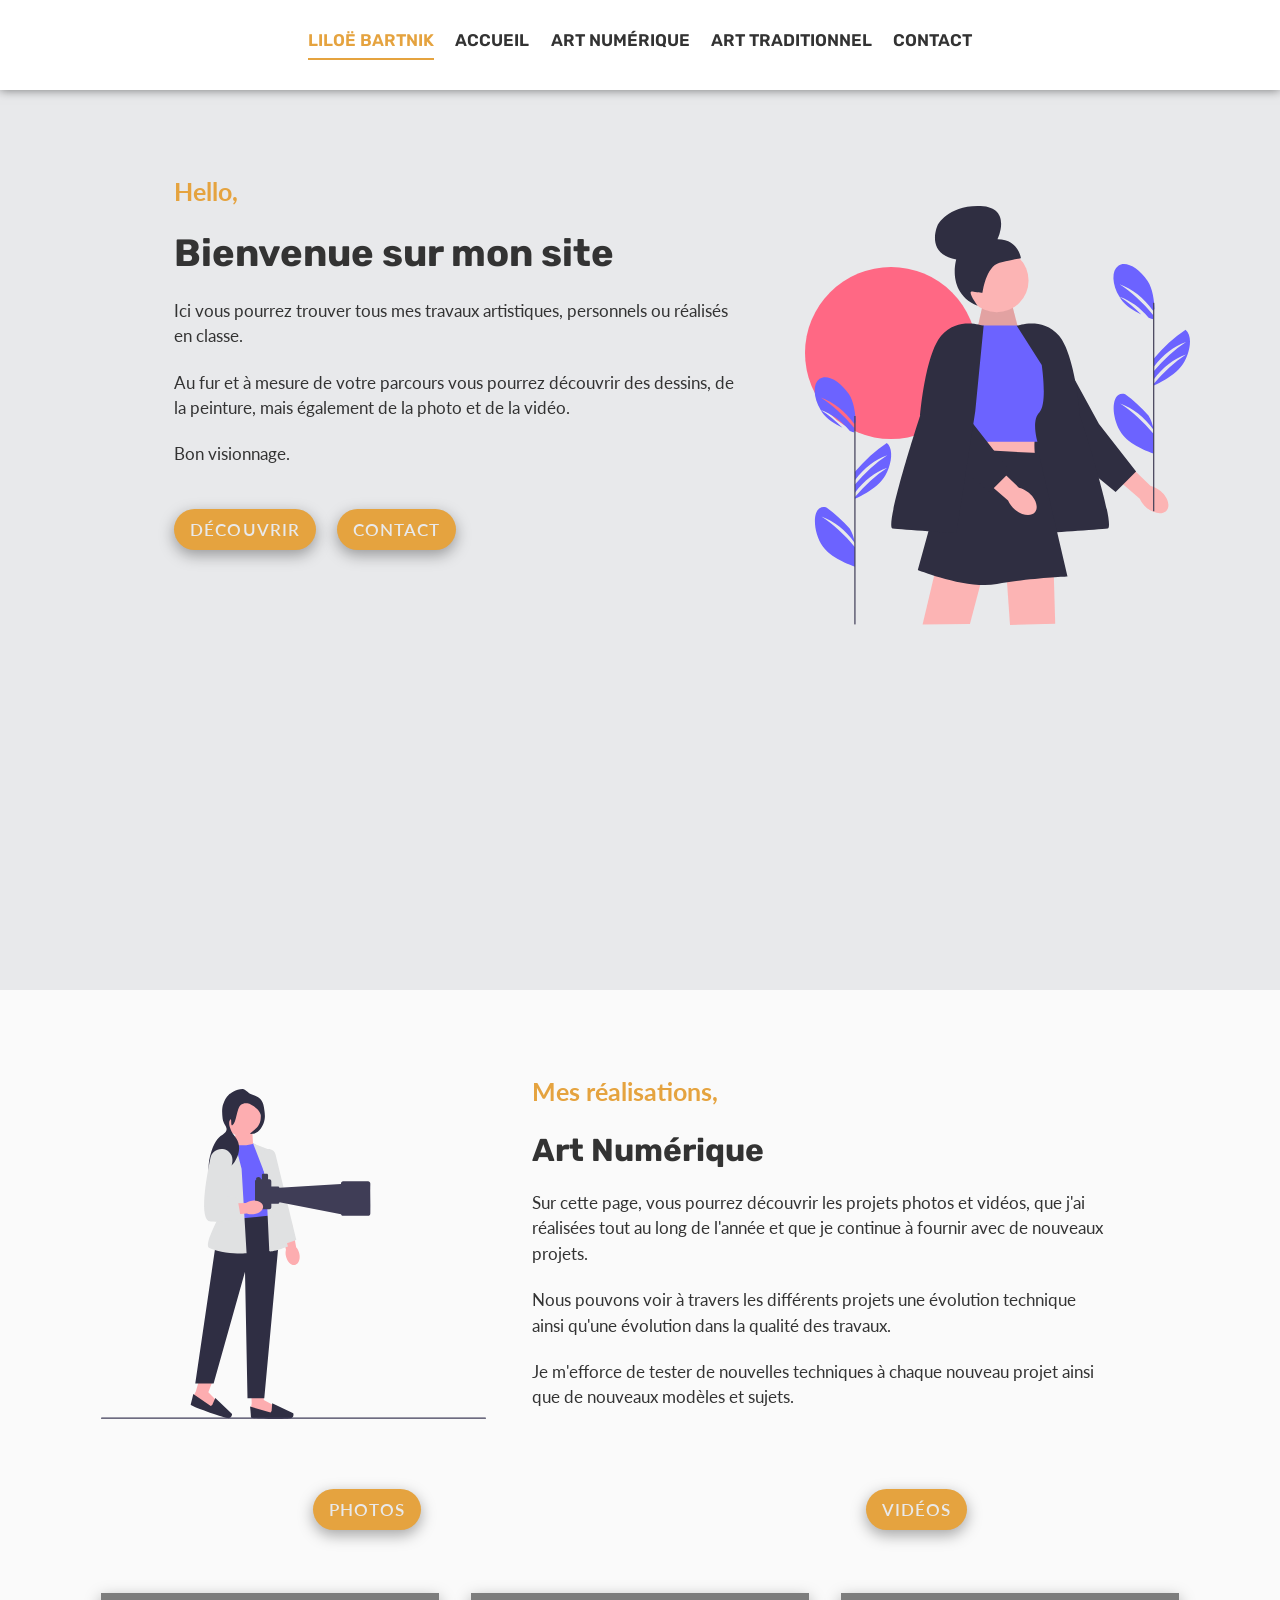
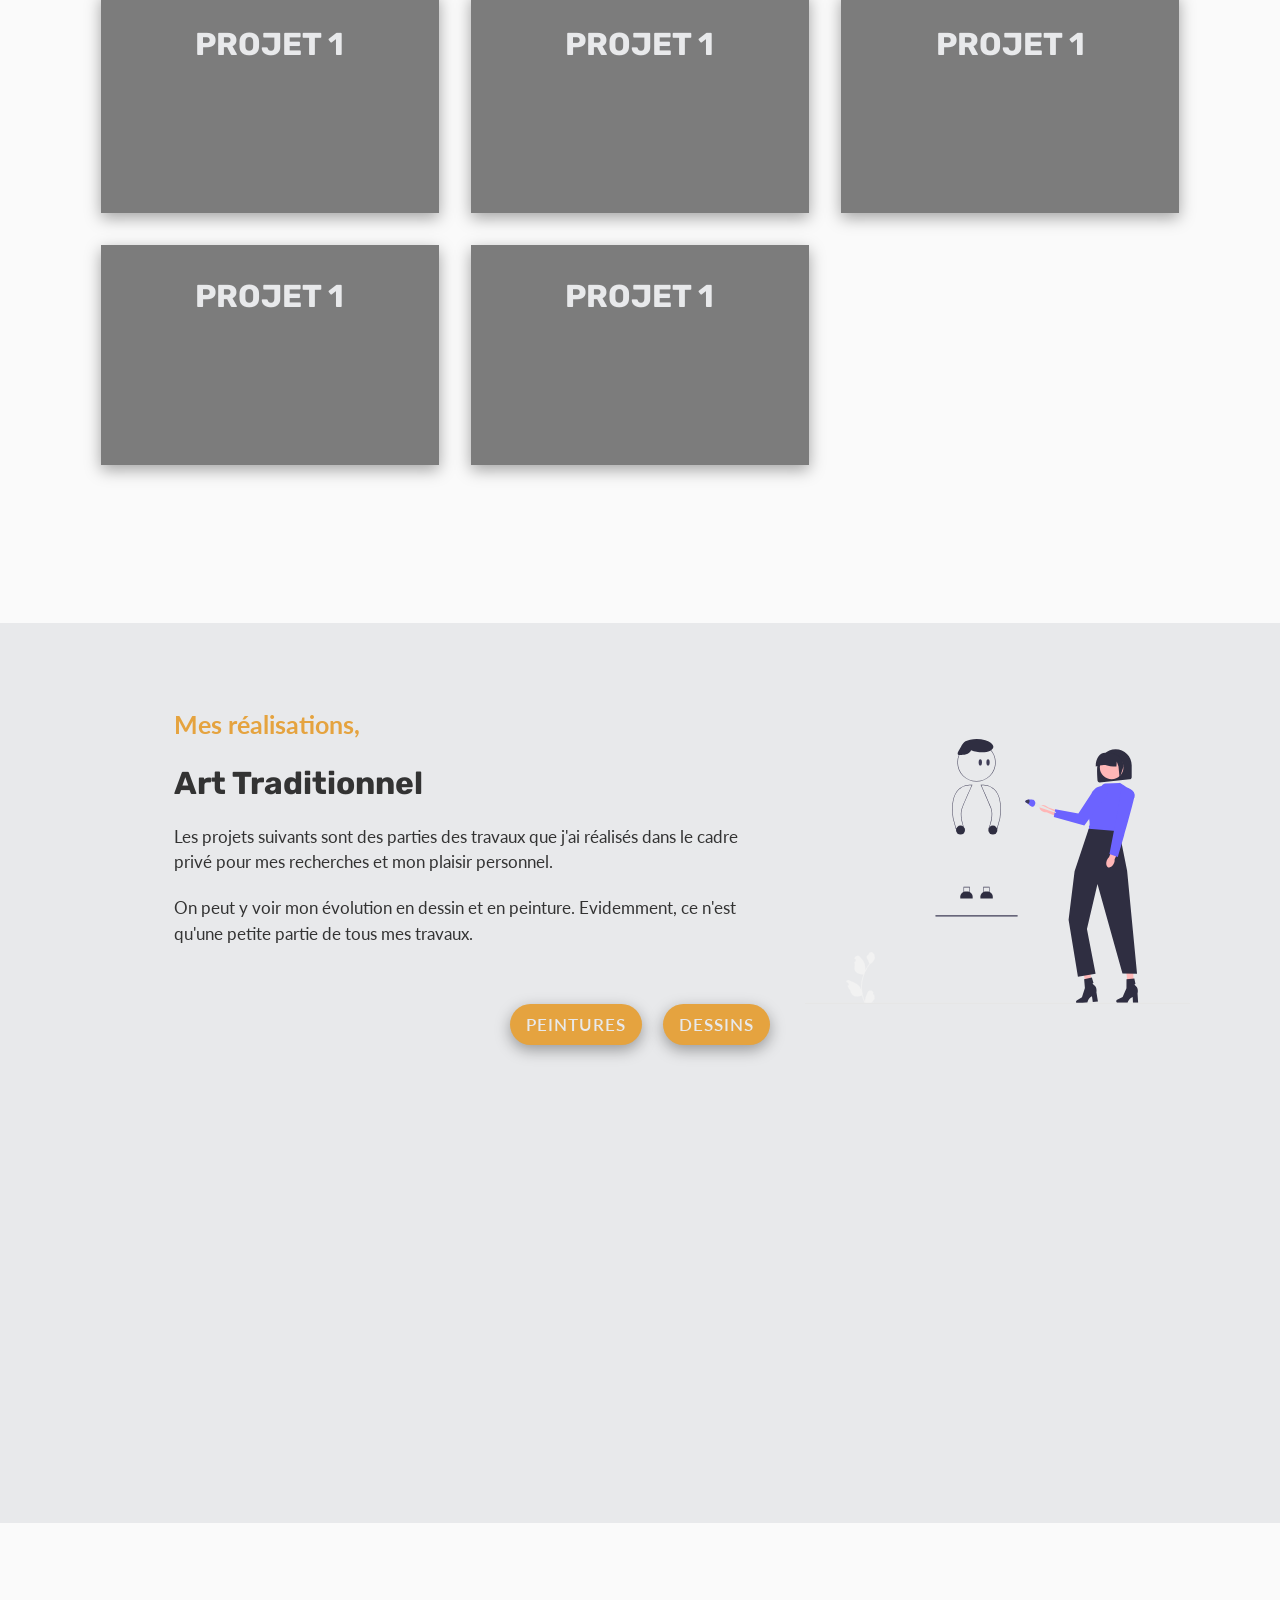
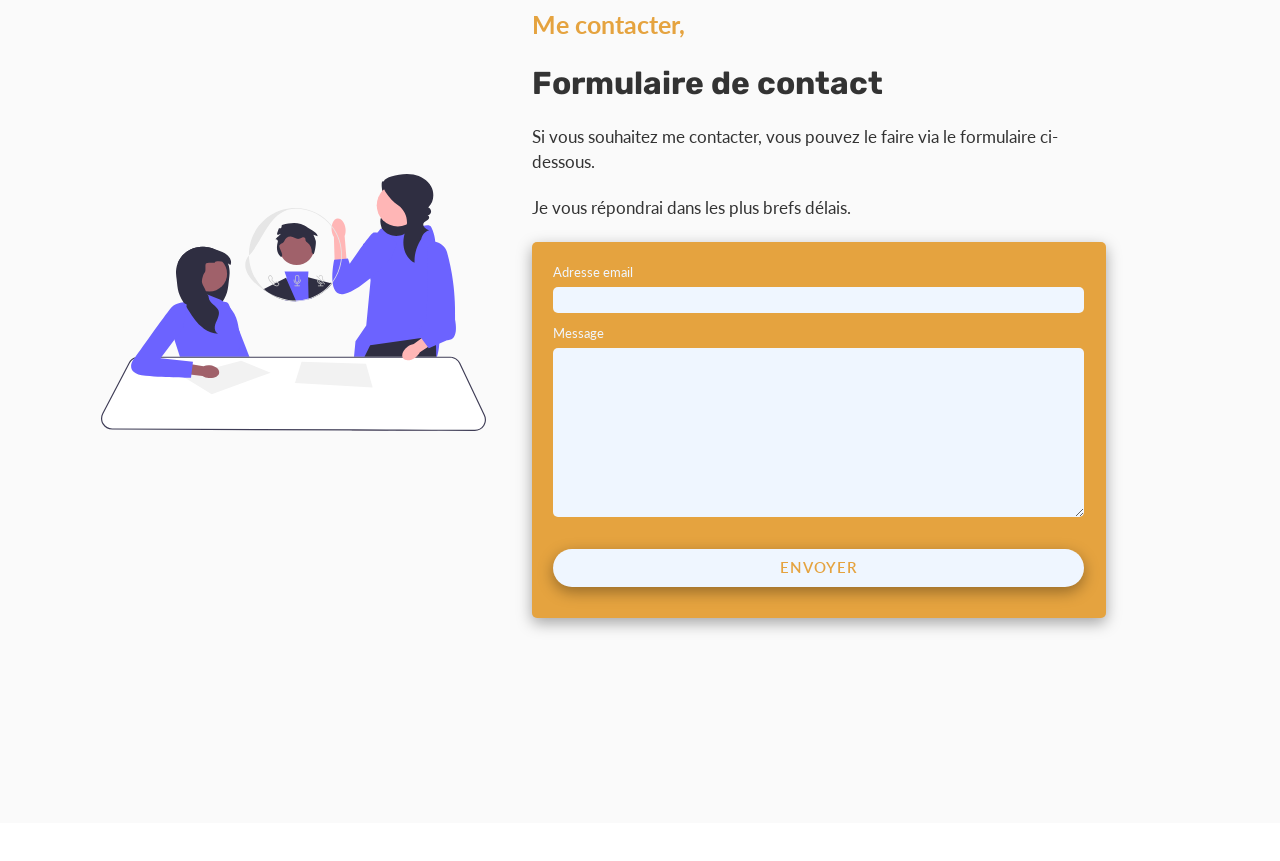
==== index.html @ d4f872cd "update" ====
<!doctype html>
<html lang="fr">
<head>
    <meta charset="UTF-8">
    <meta name="viewport"
          content="width=device-width, user-scalable=no, initial-scale=1.0, maximum-scale=1.0, minimum-scale=1.0">
    <meta http-equiv="X-UA-Compatible" content="ie=edge">
    <link rel="preconnect" href="https://fonts.googleapis.com">
    <link rel="preconnect" href="https://fonts.gstatic.com" crossorigin>
    <link href="https://fonts.googleapis.com/css2?family=Lato:wght@300;400;700&family=Rubik:wght@300;400;500;600;700&display=swap"
          rel="stylesheet">
    <link rel="stylesheet" href="style.css">
    <title>Mon portfolio</title>
</head>
<body>
<header>
    <input type="checkbox" id="mobile-toggler">
    <label for="mobile-toggler" class="nav-toggle"><span></span></label>
    <nav class="container">
        <ul class="nav">
            <li class="nav-item title active"><a href="#">Liloë Bartnik</a></li>
            <li class="nav-item title"><a href="#accueil">Accueil</a></li>
            <li class="nav-item title"><a href="#art-numerique">Art Numérique</a></li>
            <li class="nav-item title"><a href="#art-traditionnel">Art Traditionnel</a></li>
            <li class="nav-item title"><a href="#contact">Contact</a></li>
        </ul>
    </nav>
</header>
<main class="home">
    <section class="section overview-section" id="accueil">
        <div class="container">
            <article class="article-container">
                <p class="title-heading">Hello,</p>
                <h1>Bienvenue sur mon site</h1>
                <p>Ici vous pourrez trouver tous mes travaux artistiques, personnels ou réalisés en
                    classe.</p>
                <p>Au fur et à mesure de votre parcours vous pourrez découvrir des dessins, de la peinture, mais
                    également
                    de la photo et de la vidéo.</p>
                <p>Bon visionnage.</p>
                <div class="cta-buttons">
                    <a class="btn" href="#art-numerique">Découvrir</a>
                    <a class="btn" href="#contact">Contact</a>
                </div>
            </article>
            <div class="image-section right">
                <img src="undraw_woman_ffrd.svg" alt="illustration contact">
            </div>
        </div>
    </section>
    <section class="section art-num-section background-white" id="art-numerique">
        <div class="container">
            <article class="article-container left">
                <p class="title-heading">Mes réalisations,</p>
                <h2>Art Numérique</h2>
                <p>Sur cette page, vous pourrez découvrir les projets photos et vidéos,
                    que j'ai réalisées tout au long de l'année et que je continue à fournir
                    avec de nouveaux projets.</p>
                <p>Nous pouvons voir à travers les différents projets une évolution technique ainsi qu'une évolution
                    dans la qualité des travaux.</p>
                <p>Je m'efforce de tester de nouvelles techniques à chaque nouveau projet ainsi que de nouveaux
                    modèles et sujets.</p>
            </article>
            <div class="image-section middle">
                <img src="undraw_videographer_2455.svg" alt="illustration projet">
            </div>
            <div class="cta-buttons">
                <button class="btn">Photos</button>
                <button class="btn">Vidéos</button>
            </div>
            <section class="sub-section active">
                <article class="card background-image" style="background-image: url('chaussure.JPG')">
                    <h3>Projet 1</h3>
                    <div class="card-content">
                        <p>Lorem ipsum dolor sit amet.</p>
                        <p>Lorem ipsum dolor sit amet, consectetur adipisicing elit. Debitis, eum.</p>
                        <p>Lorem ipsum dolor sit amet.</p>
                        <p>Réalisé le xx-xx-xx</p>
                    </div>
                </article>
                <article class="card background-image" style="background-image: url('chaussure.JPG')">
                    <h3>Projet 1</h3>
                    <div class="card-content">
                        <p>Lorem ipsum dolor sit amet.</p>
                        <p>Lorem ipsum dolor sit amet, consectetur adipisicing elit. Debitis, eum.</p>
                        <p>Lorem ipsum dolor sit amet.</p>
                        <p>Réalisé le xx-xx-xx</p>
                    </div>
                </article>
                <article class="card background-image" style="background-image: url('chaussure.JPG')">
                    <h3>Projet 1</h3>
                    <div class="card-content">
                        <p>Lorem ipsum dolor sit amet.</p>
                        <p>Lorem ipsum dolor sit amet, consectetur adipisicing elit. Debitis, eum.</p>
                        <p>Lorem ipsum dolor sit amet.</p>
                        <p>Réalisé le xx-xx-xx</p>
                    </div>
                </article>
                <article class="card background-image" style="background-image: url('chaussure.JPG')">
                    <h3>Projet 1</h3>
                    <div class="card-content">
                        <p>Lorem ipsum dolor sit amet.</p>
                        <p>Lorem ipsum dolor sit amet, consectetur adipisicing elit. Debitis, eum.</p>
                        <p>Lorem ipsum dolor sit amet.</p>
                        <p>Réalisé le xx-xx-xx</p>
                    </div>
                </article>
                <article class="card background-image" style="background-image: url('chaussure.JPG')">
                    <h3>Projet 1</h3>
                    <div class="card-content">
                        <p>Lorem ipsum dolor sit amet.</p>
                        <p>Lorem ipsum dolor sit amet, consectetur adipisicing elit. Debitis, eum.</p>
                        <p>Lorem ipsum dolor sit amet.</p>
                        <p>Réalisé le xx-xx-xx</p>
                    </div>
                </article>
            </section>
            <section class="sub-section">
                <article class="card background-image" style="background-image: url('vidéo.jpg')">
                    <h3>Projet 1</h3>
                    <div class="card-content">
                        <p>Lorem ipsum dolor sit amet.</p>
                        <p>Lorem ipsum dolor sit amet, consectetur adipisicing elit. Debitis, eum.</p>
                        <p>Lorem ipsum dolor sit amet.</p>
                        <p>Réalisé le xx-xx-xx</p>
                    </div>
                </article>
                <article class="card background-image" style="background-image: url('vidéo.jpg')">
                    <h3>Projet 1</h3>
                    <div class="card-content">
                        <p>Lorem ipsum dolor sit amet.</p>
                        <p>Lorem ipsum dolor sit amet, consectetur adipisicing elit. Debitis, eum.</p>
                        <p>Lorem ipsum dolor sit amet.</p>
                        <p>Réalisé le xx-xx-xx</p>
                    </div>
                </article>
                <article class="card background-image" style="background-image: url('vidéo.jpg')">
                    <h3>Projet 1</h3>
                    <div class="card-content">
                        <p>Lorem ipsum dolor sit amet.</p>
                        <p>Lorem ipsum dolor sit amet, consectetur adipisicing elit. Debitis, eum.</p>
                        <p>Lorem ipsum dolor sit amet.</p>
                        <p>Réalisé le xx-xx-xx</p>
                    </div>
                </article>
                <article class="card background-image" style="background-image: url('vidéo.jpg')">
                    <h3>Projet 1</h3>
                    <div class="card-content">
                        <p>Lorem ipsum dolor sit amet.</p>
                        <p>Lorem ipsum dolor sit amet, consectetur adipisicing elit. Debitis, eum.</p>
                        <p>Lorem ipsum dolor sit amet.</p>
                        <p>Réalisé le xx-xx-xx</p>
                    </div>
                </article>
                <article class="card background-image" style="background-image: url('vidéo.jpg')">
                    <h3>Projet 1</h3>
                    <div class="card-content">
                        <p>Lorem ipsum dolor sit amet.</p>
                        <p>Lorem ipsum dolor sit amet, consectetur adipisicing elit. Debitis, eum.</p>
                        <p>Lorem ipsum dolor sit amet.</p>
                        <p>Réalisé le xx-xx-xx</p>
                    </div>
                </article>
            </section>
        </div>
    </section>
    <section class="section art-trad-section" id="art-traditionnel">
        <div class="container">
            <article class="article-container">
                <p class="title-heading">Mes réalisations,</p>
                <h2>Art Traditionnel</h2>
                <p>Les projets suivants sont des parties des travaux que j'ai
                    réalisés dans le cadre privé pour mes recherches et mon plaisir
                    personnel.</p>
                <p>On peut y voir mon évolution en dessin et en peinture. Evidemment, ce n'est qu'une petite partie de
                    tous mes travaux.</p>
            </article>
            <div class="image-section right">
                <img src="undraw_character_drawing_re_s2lj.svg" alt="illustration projet">
            </div>
            <div class="cta-buttons">
                <button class="btn">Peintures</button>
                <button class="btn">Dessins</button>
            </div>
            <section class="sub-section active">

            </section>
            <section class="sub-section">
            </section>
        </div>
    </section>
    <section class="section background-white">
        <div class="container">
            <article class="article-container justify-center left">
                <p class="title-heading">Me contacter,</p>
                <h2>Formulaire de contact</h2>
                <p>Si vous souhaitez me contacter, vous pouvez le faire via le formulaire ci-dessous.</p>
                <p>Je vous répondrai dans les plus brefs délais.</p>
                <form class="contact-form">
                    <div class="field">
                        <label for="mail">Adresse email</label>
                        <input type="mail" id="mail">
                    </div>
                    <div class="field">
                        <label for="message">Message</label>
                        <textarea name="message" id="message" cols="30" rows="10"></textarea>
                    </div>
                    <div class="field">
                        <button class="btn btn-white">Envoyer</button>
                    </div>
                </form>
            </article>
            <div class="image-section">
                <img src="undraw_business_chat_re_gg4h.svg" alt="illustration contact">
            </div>
        </div>
    </section>
    <script src="script.js"></script>
</main>
</body>
</html>
---- style.css ----
*, *::before, *::after {
    box-sizing: border-box;
}

* {
    margin: 0;
}

html, body {
    height: 100%;
    scroll-behavior: smooth;
}

body {
    line-height: 1.5;
    -webkit-font-smoothing: antialiased;
}

img, picture, video, canvas, svg {
    display: block;
    max-width: 100%;
}

input, button, textarea, select {
    font: inherit;
}

p, h1, h2, h3, h4, h5, h6 {
    overflow-wrap: break-word;
}

#root, #__next {
    isolation: isolate;
}

html {
    font-size: 66%;
}

/* GLOBAL */

body {
    font-size: 1.6rem;
    font-family: 'Lato', sans-serif;
    font-weight: 400;
    line-height: 1.5;
    color: #333;
}


h1, h2, h3, h4, h5, h6, .title {
    font-family: 'Rubik', sans-serif;
    font-weight: 700;
    line-height: 1.2;
    color: #333333;
}

h1 {
    font-size: 3.6rem;
}

h2 {
    font-size: 3rem;
}

h3 {
    font-size: 2.4rem;
}

h4 {
    font-size: 2rem;
}

h5 {
    font-size: 1.8rem;
}

h6 {
    font-size: 1.6rem;
}

.title-heading {
    font-size: 2.4rem;
    font-weight: 700;
    color: #e5a33f;
}

p {
    font-size: 1.6rem;
    font-weight: 400;
    line-height: 1.5;
    color: #333333;
}

a {
    text-decoration: none;
    color: inherit;
}

ul {
    list-style: none;
    margin: 0;
    padding: 0;
}

hr {
    width: auto;
    height: 100%;
    color: #e5a33f;
    font-weight: 700;
    transform: rotate(90deg);
}

.background-image {
    background-size: cover;
    background-position: right;
    background-repeat: no-repeat;
    background-color: rgba(0, 0, 0, 0.5);
}

.background-image.fixed {
    background-attachment: fixed;
}

.justify-center {
    justify-content: center;
}

.container {
    max-width: 1100px;
    margin: 0 auto;
    padding: 0 1rem;
    position: relative;
    z-index: 2;
}

.article-container {
    display: flex;
    flex-direction: column;
    align-items: center;
    text-align: center;
    padding: 2.5rem 0;
    height: 80vh;
}

.article-container + .image-section {
    display: none;
}


@media screen and (min-width: 768px) {
    .article-container {
        height: 100%;
        width: 60%;
        text-align: left;
        align-items: flex-start;
        padding-left: 7rem;
        order: 2;
    }

    .article-container.left {
        padding-right: 7rem;
        padding-left: 0;
        margin-left: auto;
    }

    .article-container + .image-section {
        position: absolute;
        bottom: -30%;
        display: block;
        width: 35%;
        height: 100%;
        margin-left: auto;
        order: 1;
        z-index: -1;
    }

    .article-container + .image-section.right {
        bottom: -15%;
        right: 0;
        left: auto;
    }

    .article-container + .image-section.middle {
        bottom: -5%;
        left: auto;
    }
}

.cta-buttons {
    display: flex;
    flex-direction: row;
    justify-content: center;
    align-items: center;
    padding: 2rem 0;
}

.cta-buttons .btn + .btn {
    margin-left: 2rem;
}

.btn {
    display: inline-block;
    padding: 0.75rem 1.5rem;
    border-radius: 30px;
    font-size: 1.6rem;
    font-weight: 600;
    text-transform: uppercase;
    letter-spacing: 0.1rem;
    transition: all 0.3s;
    cursor: pointer;
    background-color: #e5a33f;
    color: #E8E9EB;
    border: 0;
    box-shadow: rgba(0, 0, 0, 0.35) 0px 5px 15px;
}

.btn-white {
    background-color: #eff6ff;
    color: #e5a33f;
}

.btn:hover {
    background-color: #333;
}

.btn-white:hover {
    background-color: #333;
    color: #fff;
}

/* NAVIGATION */

header {
    position: sticky;
    top: 0;
    left: 0;
    right: 0;
    z-index: 3;
    box-shadow: 0 0 10px rgba(0, 0, 0, 0.5);
    min-height: 10vh;
    background-color: #fff;
}

#mobile-toggler {
    position: absolute;
    top: -100px;
}

.nav-toggle {
    cursor: pointer;
    -webkit-touch-callout: none;
    -webkit-user-select: none;
    -moz-user-select: none;
    -ms-user-select: none;
    user-select: none;
    min-width: 48px;
    text-align: center;
    position: absolute;
    top: 1rem;
    right: 1rem;
}

.nav-toggle span:after {
    font-size: 3rem;
    content: "\2630";
    color: #e5a33f;
}

#mobile-toggler:checked ~ .nav-toggle span:after {
    content: "\2715";
}

nav {
    display: none;
    flex-direction: column;
    justify-content: center;
    align-items: center;
    text-align: center;
    height: 100vh;
}

#mobile-toggler:checked ~ nav {
    display: flex;
}

nav .nav {
    margin: 0 auto;
    display: flex;
    flex-direction: column;
    justify-content: center;
}

nav .nav .nav-item, nav span {
    font-weight: 600;
    text-transform: uppercase;
}

nav .nav .nav-item {
    margin: 1rem 0;
    display: flex;
    align-items: center;
    position: relative;
    color: #333333;
    transition: all 0.3s;
}

nav .nav .nav-item a {
    padding-bottom: 0.75rem;
    border-bottom: 2px solid transparent;
}

nav .nav .nav-item:first-child {
    color: #e5a33f;
}

nav .nav .nav-item:hover:not(:first-child), nav .nav .nav-item.active {
    color: #e5a33f;
}

nav .nav .nav-item:hover:not(:first-child) a, nav .nav .nav-item:hover:not(.active) a, nav .nav .nav-item.active a {
    border-bottom: 2px solid #e5a33f;
}

nav .nav li span {
    margin-left: 1rem;
}

@media screen and (min-width: 768px) {
    header {
        height: auto;
    }

    .nav-toggle {
        display: none;
    }

    nav {
        display: flex;
        flex-direction: row;
        justify-content: center;
        align-items: center;
        text-align: left;
        height: 10vh;
    }

    nav .nav {
        margin: 0;
        display: flex;
        flex-direction: row;
        justify-content: space-between;
        align-items: center;
    }

    nav .nav .nav-item {
        margin: 0 1rem;
    }
}

/* HOME */

.section {
    background-color: #E8E9EB;
    padding-top: 5vh;
}

.section.background-white {
    background-color: #fafafa
}


.section article > * {
    margin: 1rem 0;
}

@media screen and (min-width: 768px) {
    .section {
        min-height: 100vh;
    }

}

.overview-section {
    height: 100vh;
}

.art-num-section, .art-tradition-section {
    padding-bottom: 10rem;
}


.art-num-section .cta-buttons,
.art-tradition-section .cta-buttons {
    justify-content: space-around;
    padding: 4rem 0;
}

.sub-section {
    display: none;
    grid-template-columns: repeat(1, 1fr); /* mobile */
    grid-auto-rows: minmax(220px, auto);
    grid-gap: 3rem;
    padding: 2rem 0 5rem;
}

@media screen and (min-width: 768px) {
    .sub-section {
        grid-template-columns: repeat(2, 1fr);
    }
}

@media screen and (min-width: 1024px) {
    .sub-section {
        grid-template-columns: repeat(3, 1fr);
    }
}

.sub-section.active {
    display: grid;
}

.card {
    display: flex;
    flex-direction: column;
    align-items: center;
    text-align: center;
    padding: 2rem;
    box-shadow: rgba(0, 0, 0, 0.35) 0px 5px 15px;
    transition: all 0.3s ease-in-out;
    overflow: hidden;
    position: relative;
}

.card:hover {
    transform: translateY(-5px);
    box-shadow: rgba(0, 0, 0, 0.35) 0px 8px 20px;
}

.card:before {
    content: "";
    position: absolute;
    top: 0;
    left: 0;
    right: 0;
    bottom: 0;
    background-color: rgba(0, 0, 0, 0.6);
    opacity: 0;
    transition: all 0.5s ease-in-out;
}

.card:hover:before {
    opacity: 1;
}

.card h3 {
    font-size: 3rem;
    margin-bottom: 1rem;
    transition: all 0.3s ease-in-out;
    color: #E8E9EB;
    text-transform: uppercase;
    position: relative;
}

.card:hover h3 {
    color: #e5a33f;
    font-size: 2.4rem;
    z-index: 3;
}

.card-content {
    display: none;
    flex-direction: column;
    justify-content: center;
    align-items: center;
    text-align: center;
    margin-top: 1rem;
    opacity: 0;
    position: relative;
    bottom: -20px;
    transition: opacity 0.2s ease, bottom 0.2s ease;
}

.card:hover .card-content {
    display: flex;
    opacity: 1;
    bottom: 0;
}

.card-content p {
    font-size: 1rem;
    margin-bottom: 0.5rem;
    color: #E8E9EB;
}

.card-content p:last-of-type {
    margin-bottom: 0;
}

.contact-form {
    width: 100%;
    padding: 2rem;
    background-color: #e5a33f;
    margin: 0 auto;
    border-radius: 5px;
    box-shadow: rgba(0, 0, 0, 0.35) 0px 5px 15px;
}

.field {
    display: flex;
    flex-direction: column;
    margin-bottom: 1rem;
}

.field label {
    font-size: 1.2rem;
    margin-bottom: 0.5rem;
    color: #eff6ff;
}

.field input, .field textarea {
    padding: 0.5rem;
    border: none;
    border-radius: 5px;
    font-size: 1rem;
    color: #333333;
    background-color: #eff6ff;
    outline: none;
}

.field input:focus, .field textarea:focus {
    background-color: #333337;
    color: #eff6ff;
}

.field input::placeholder, .field textarea::placeholder {
    color: #333333;
}

.field .btn {
    margin-top: 2rem;
    font-size: 1.4rem;
    cursor: pointer;
}
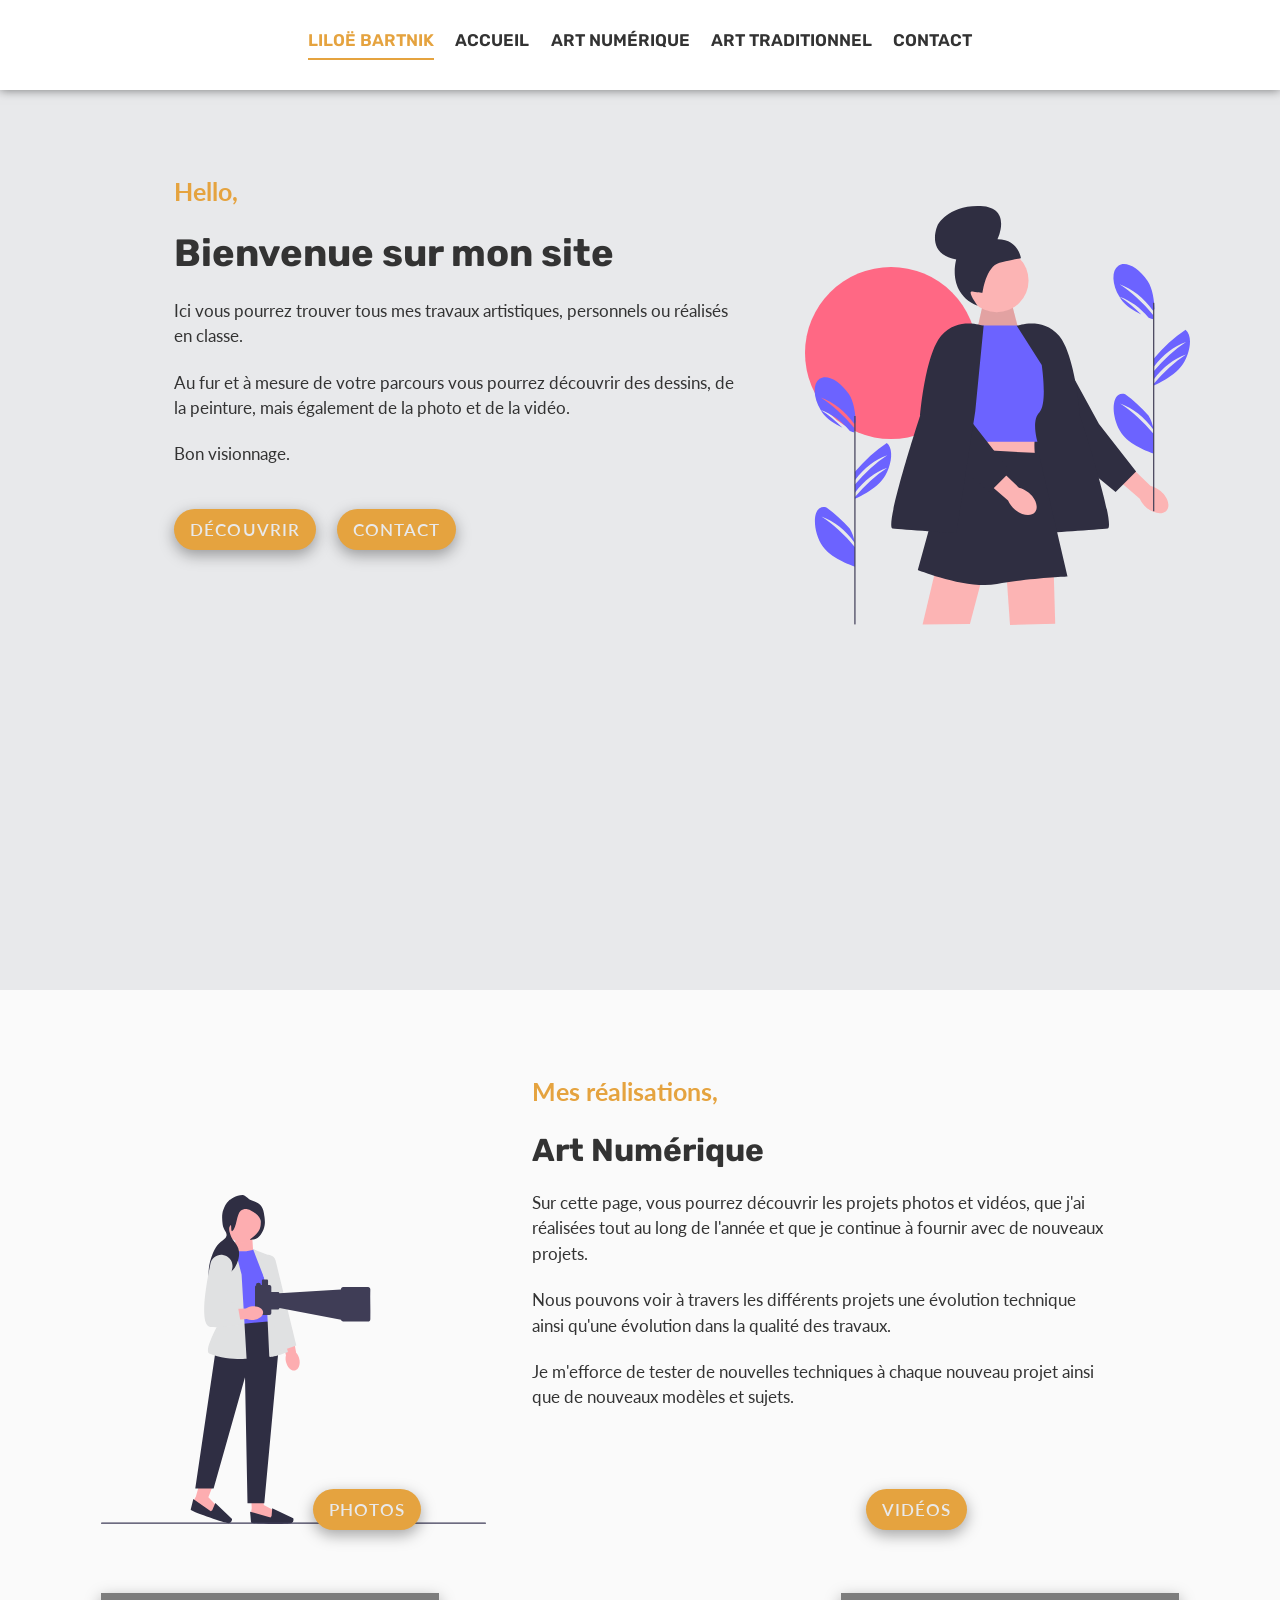
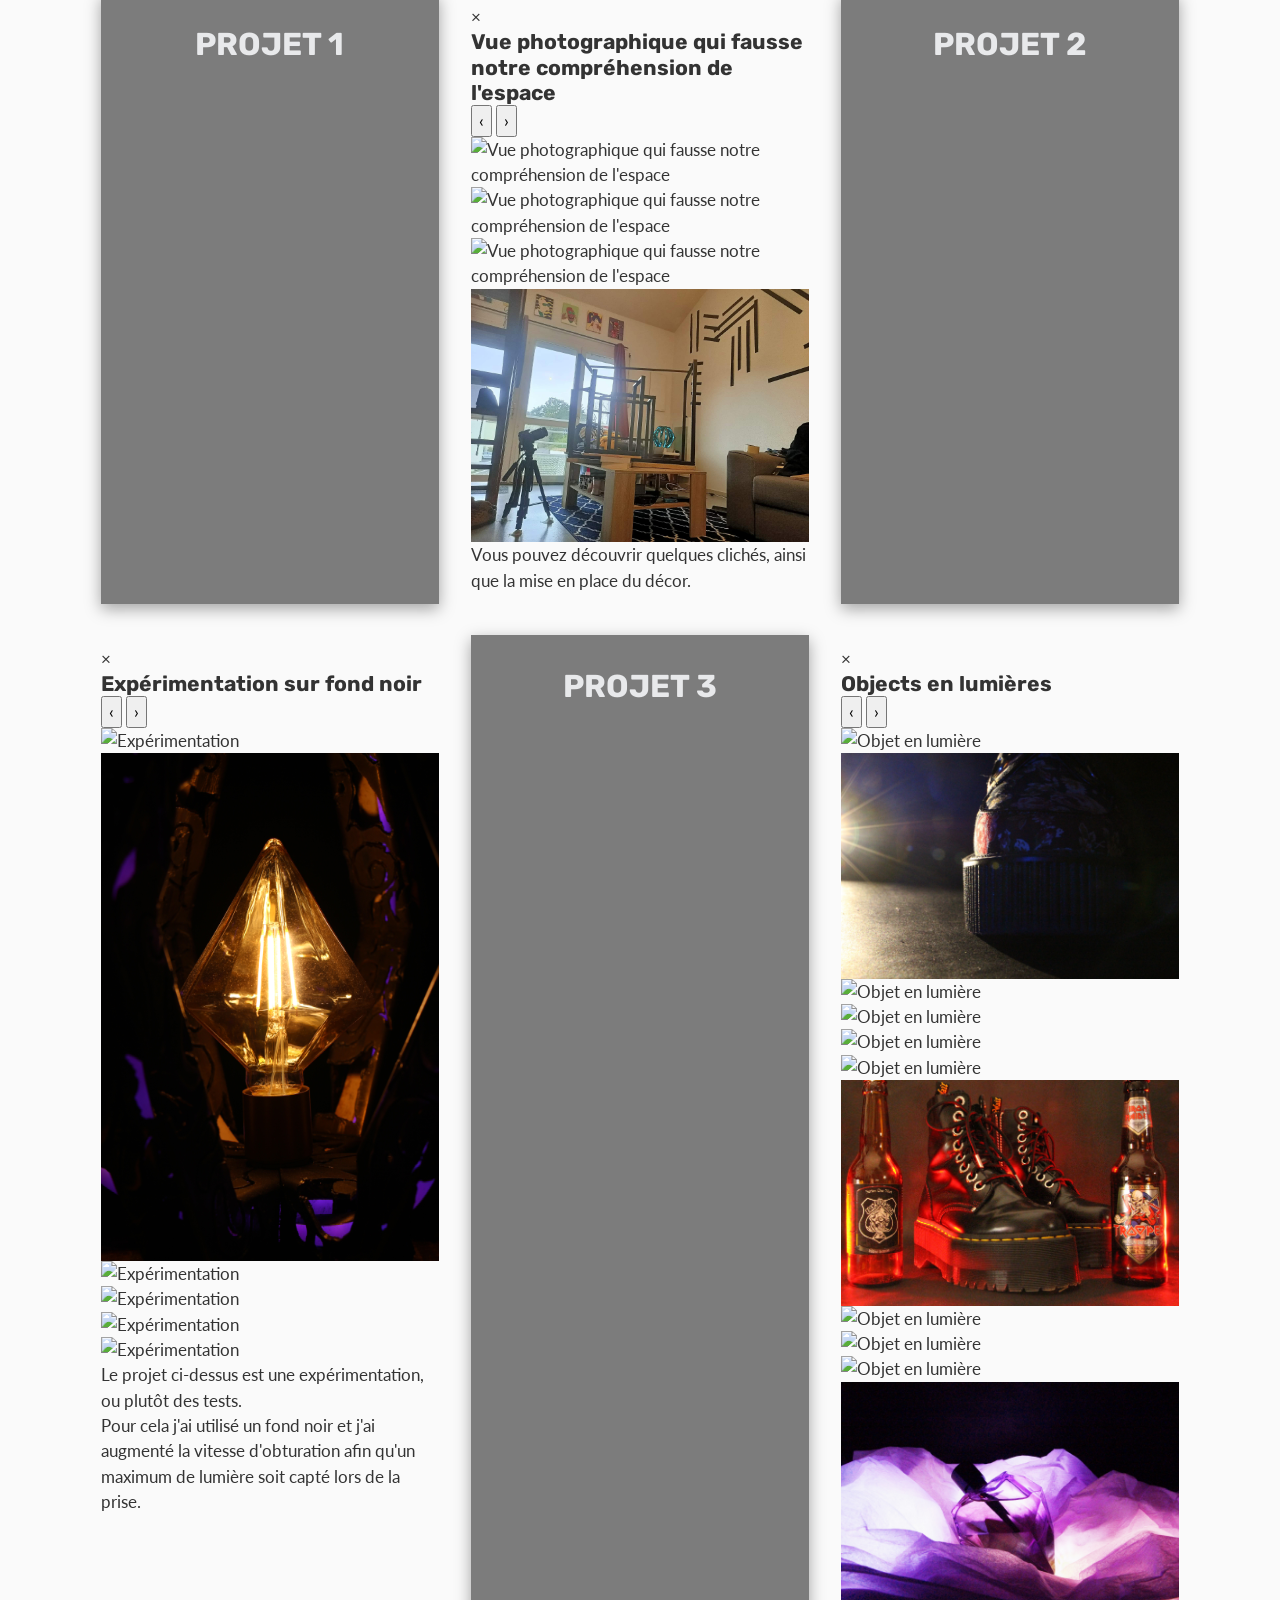
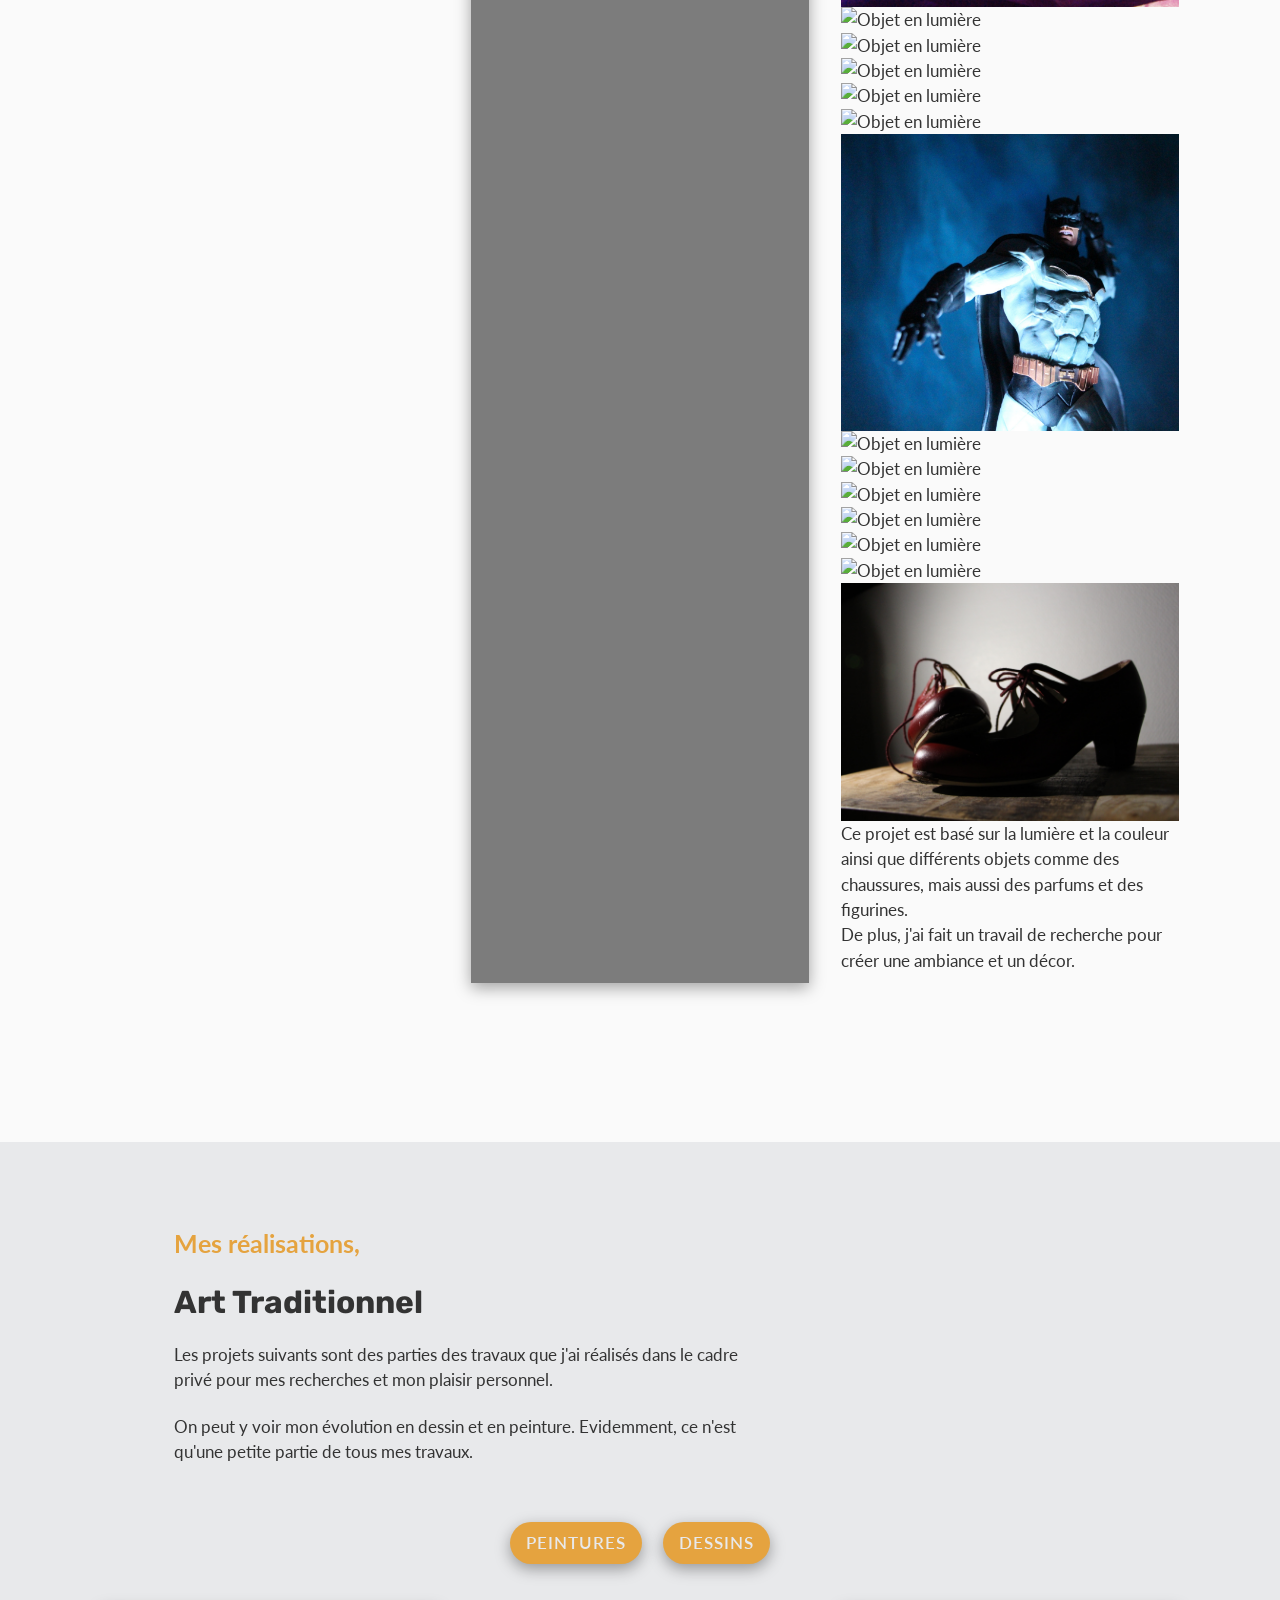
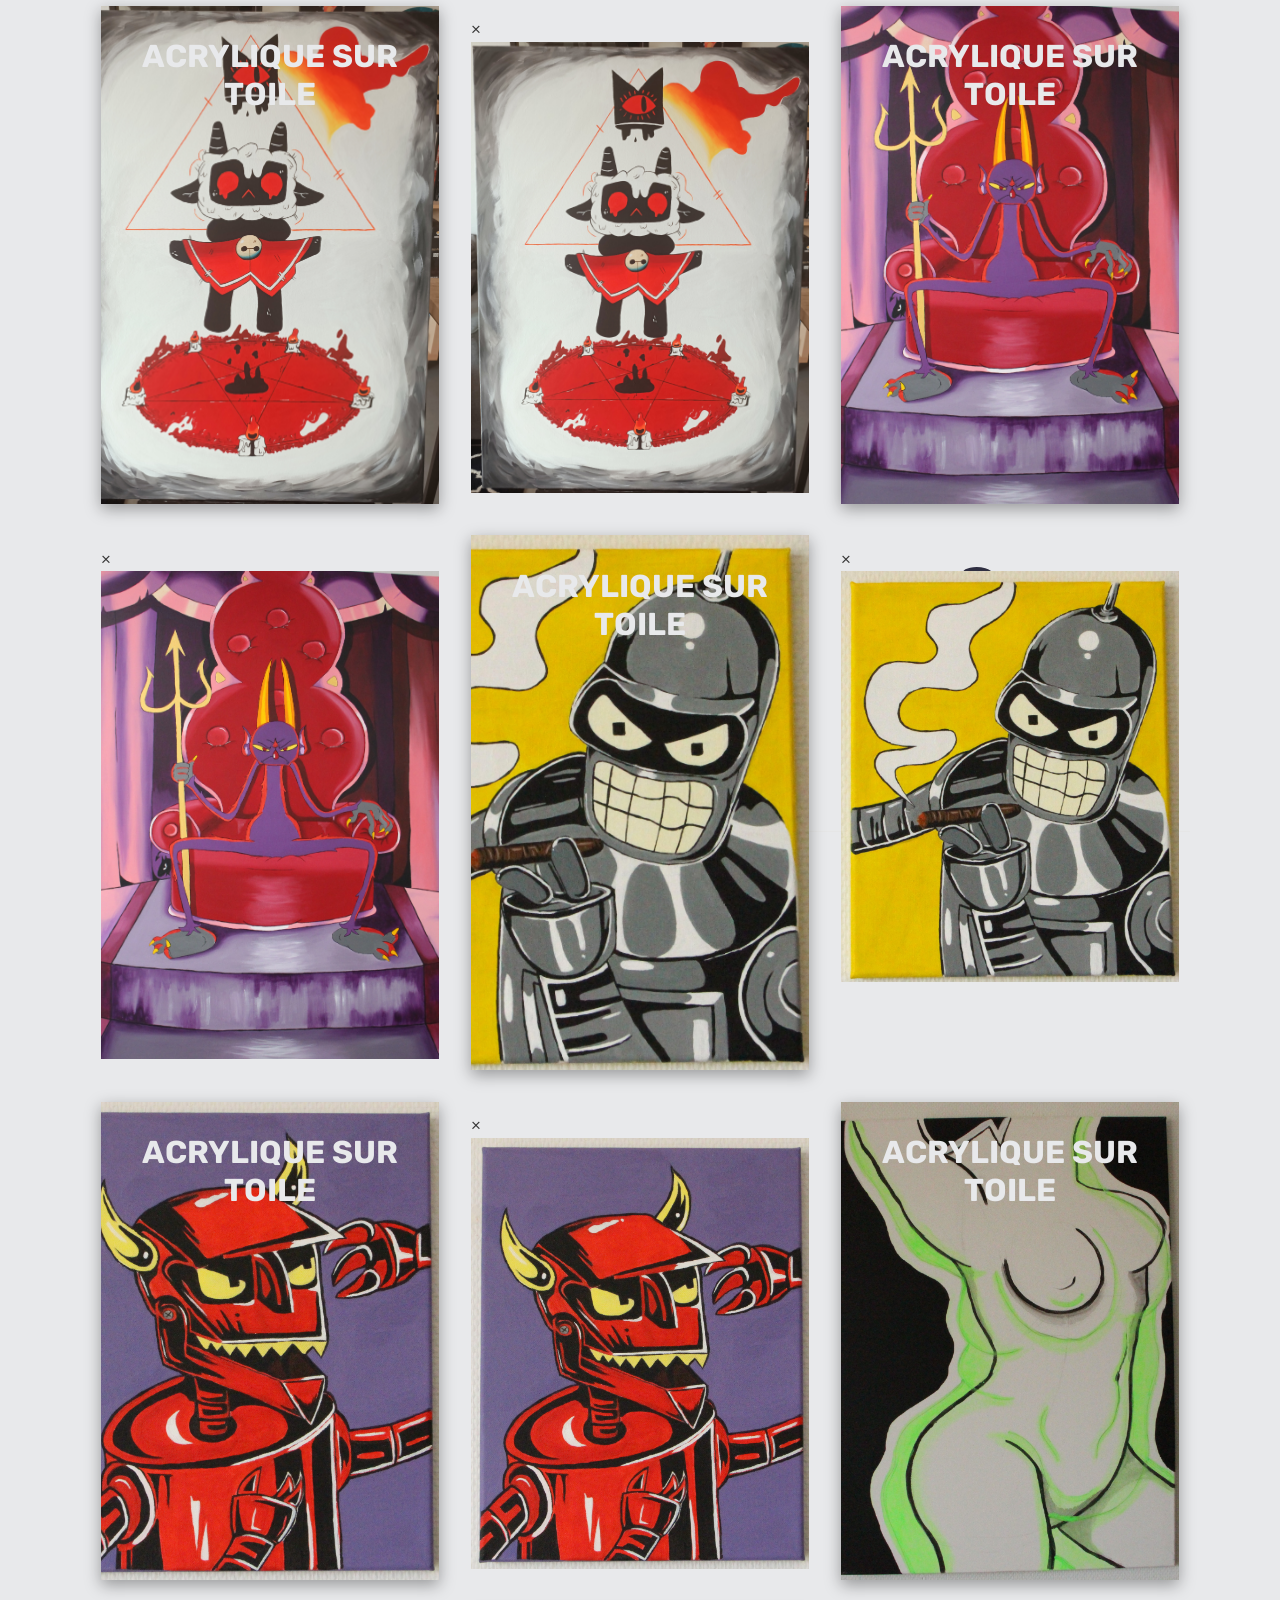
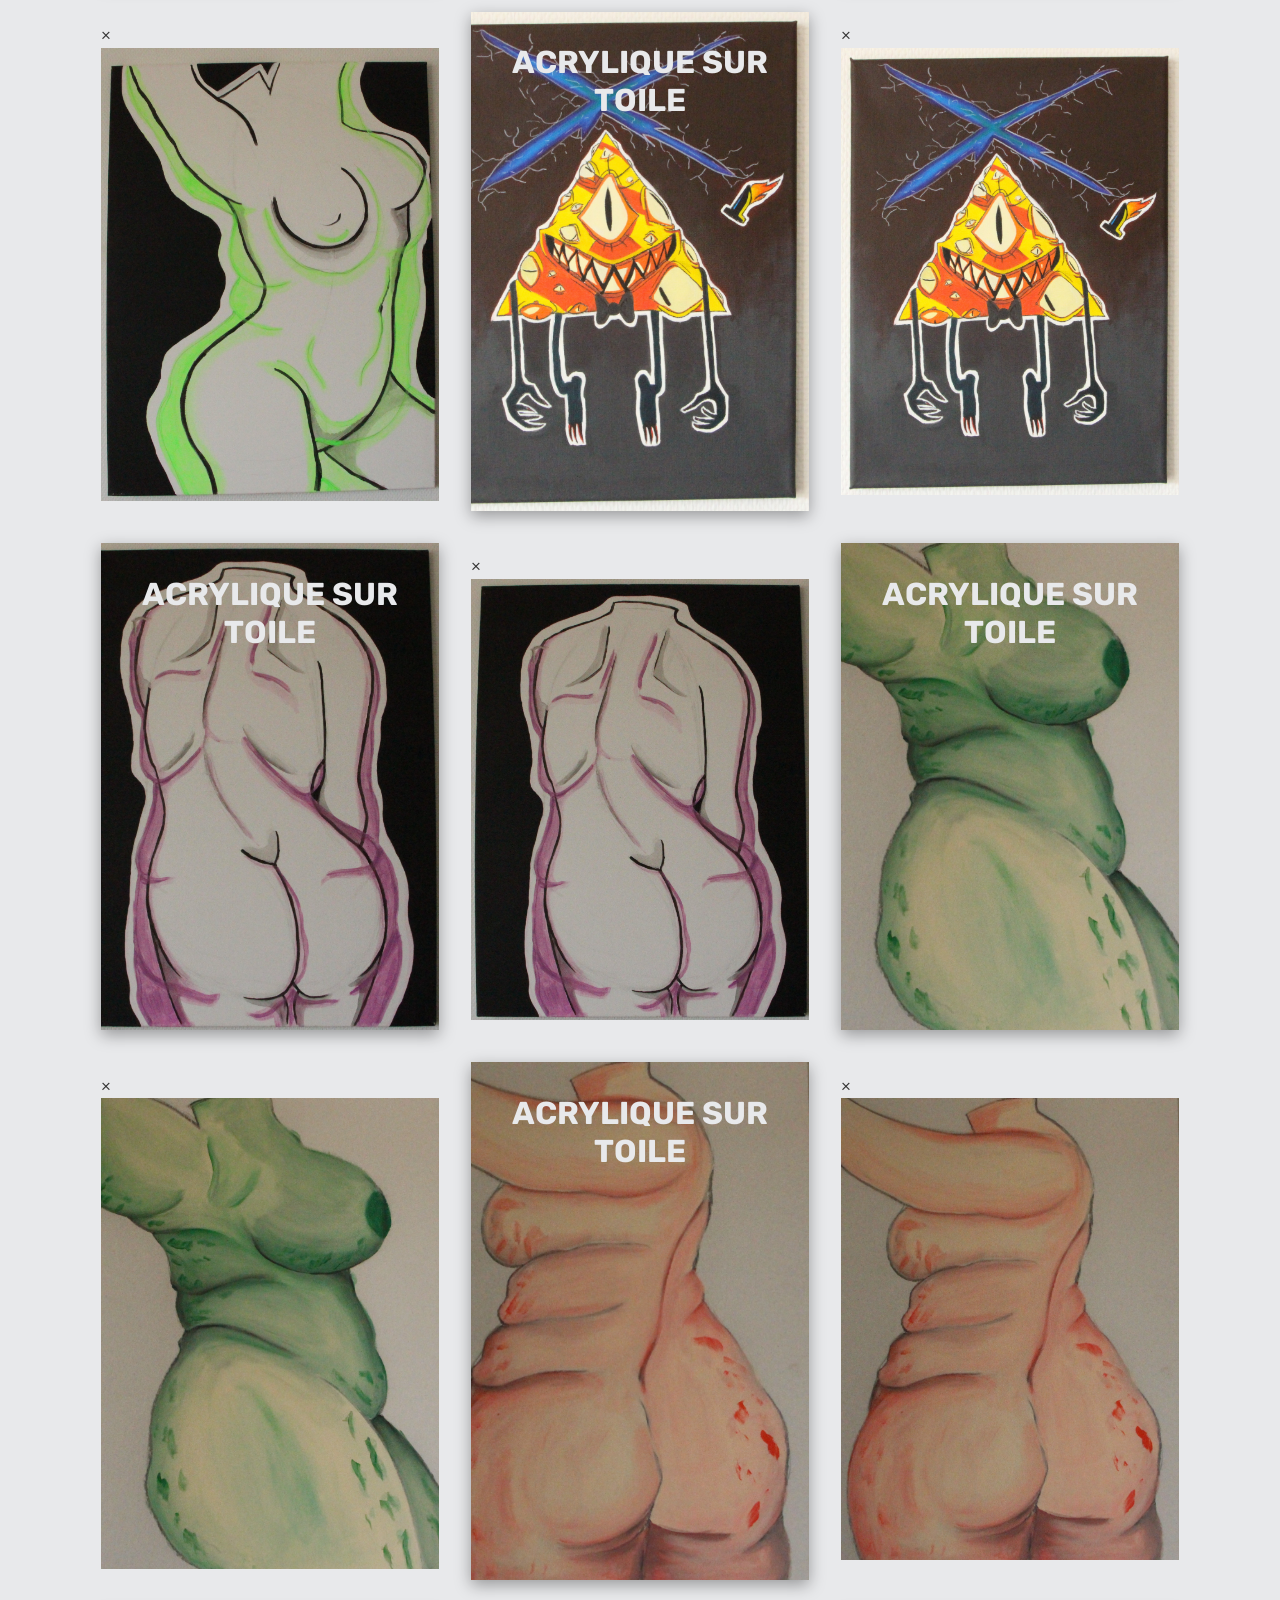
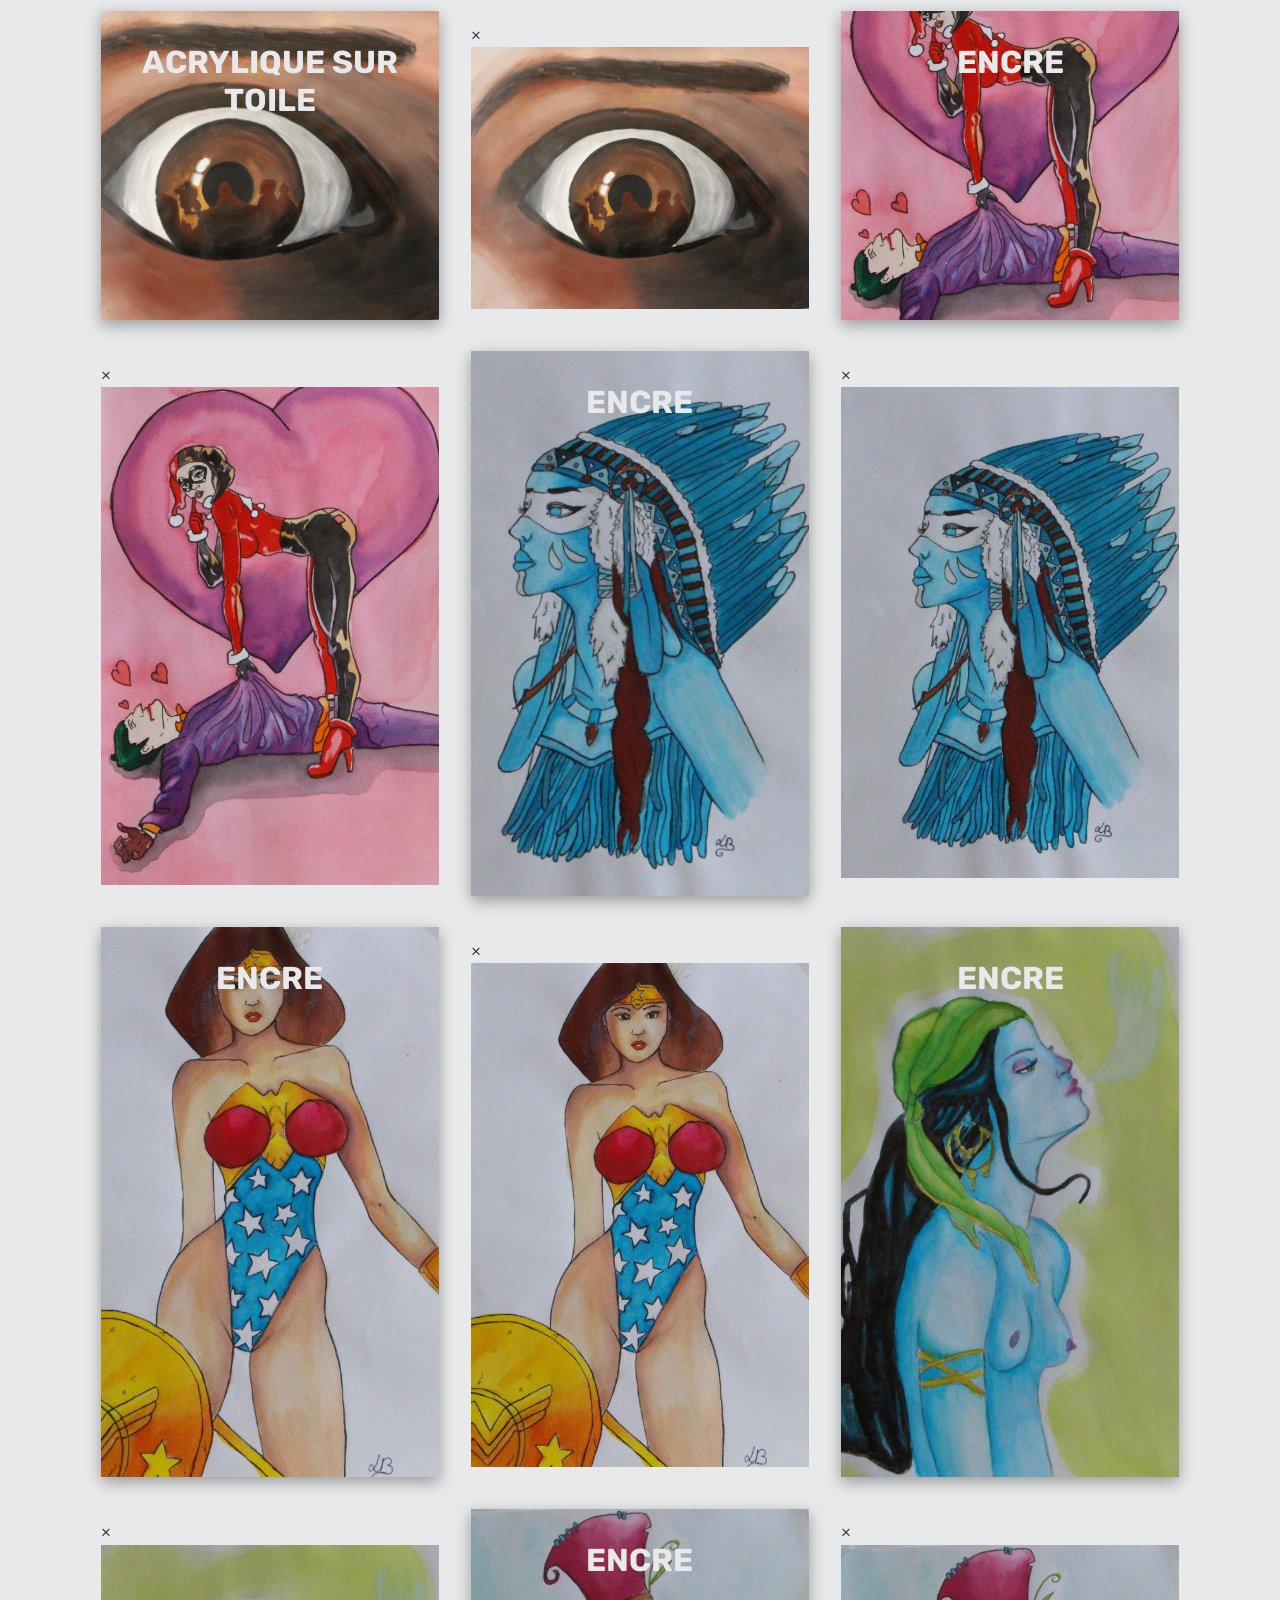
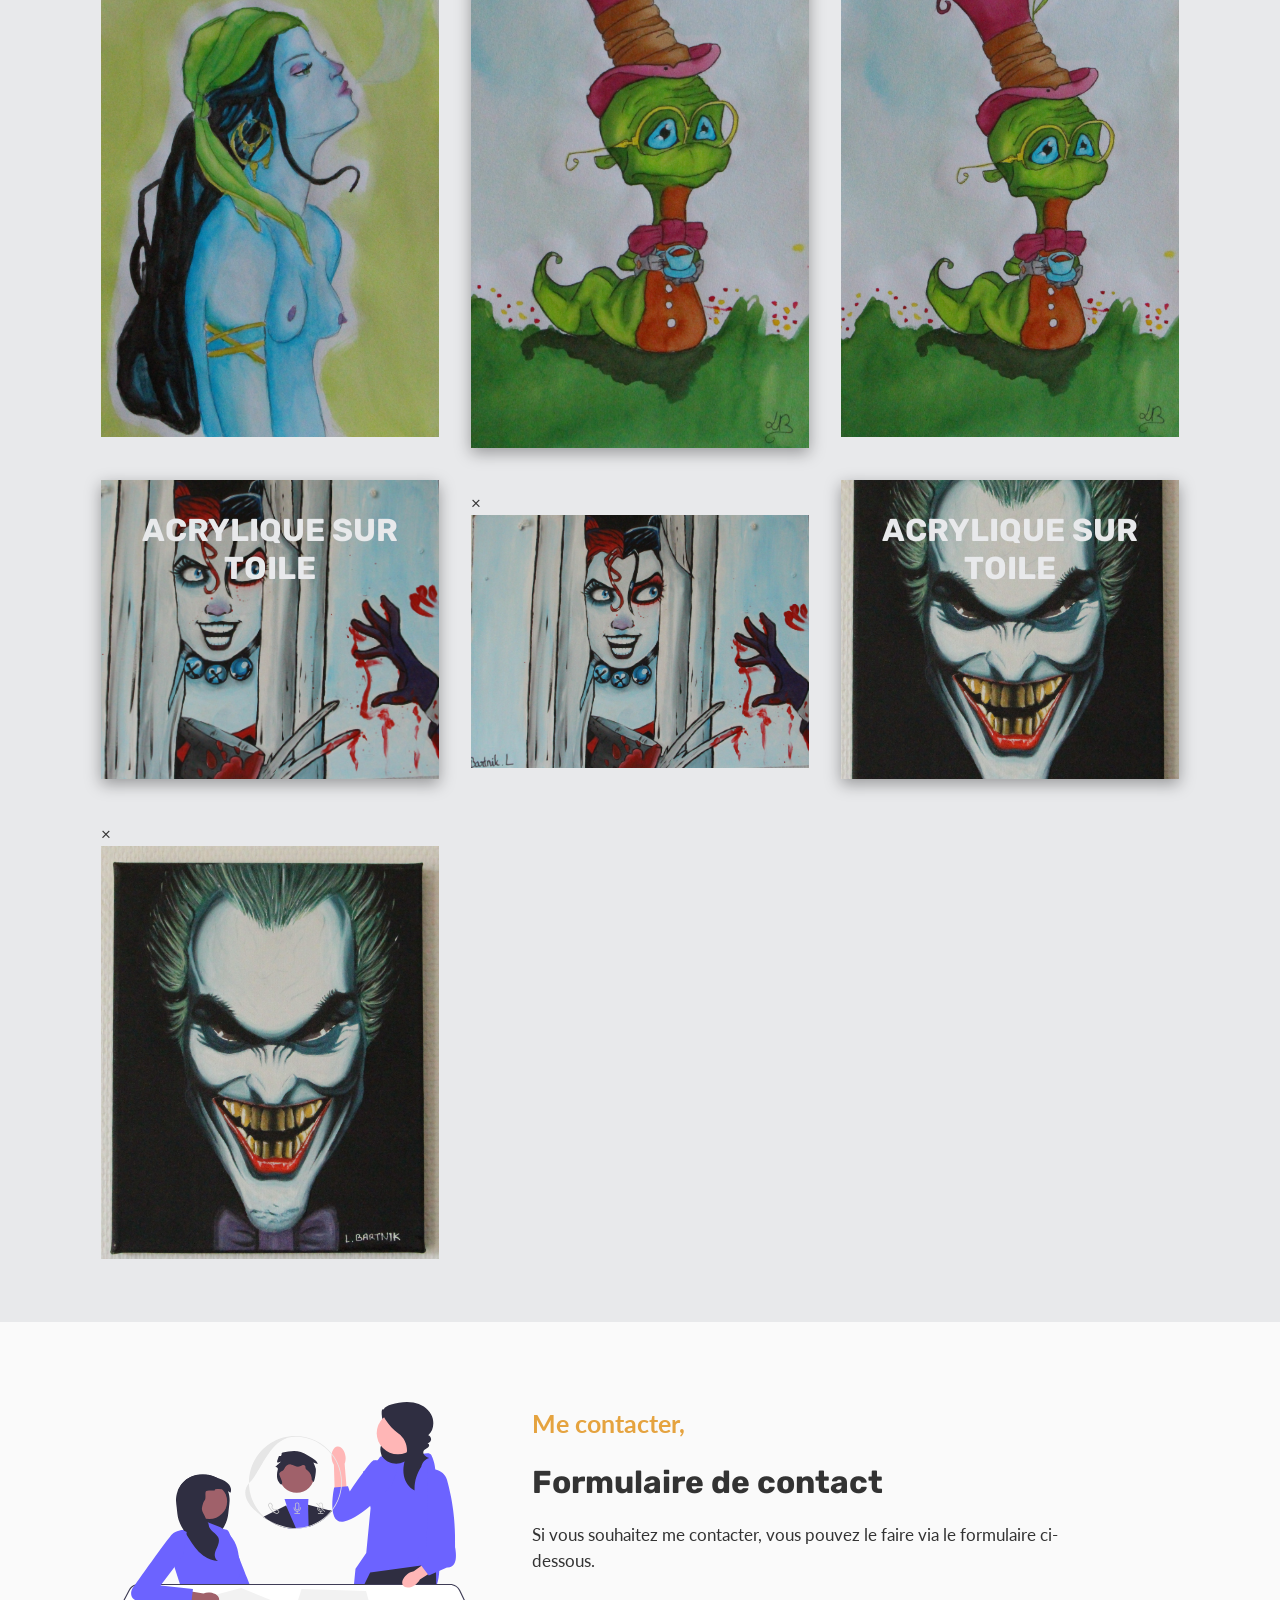
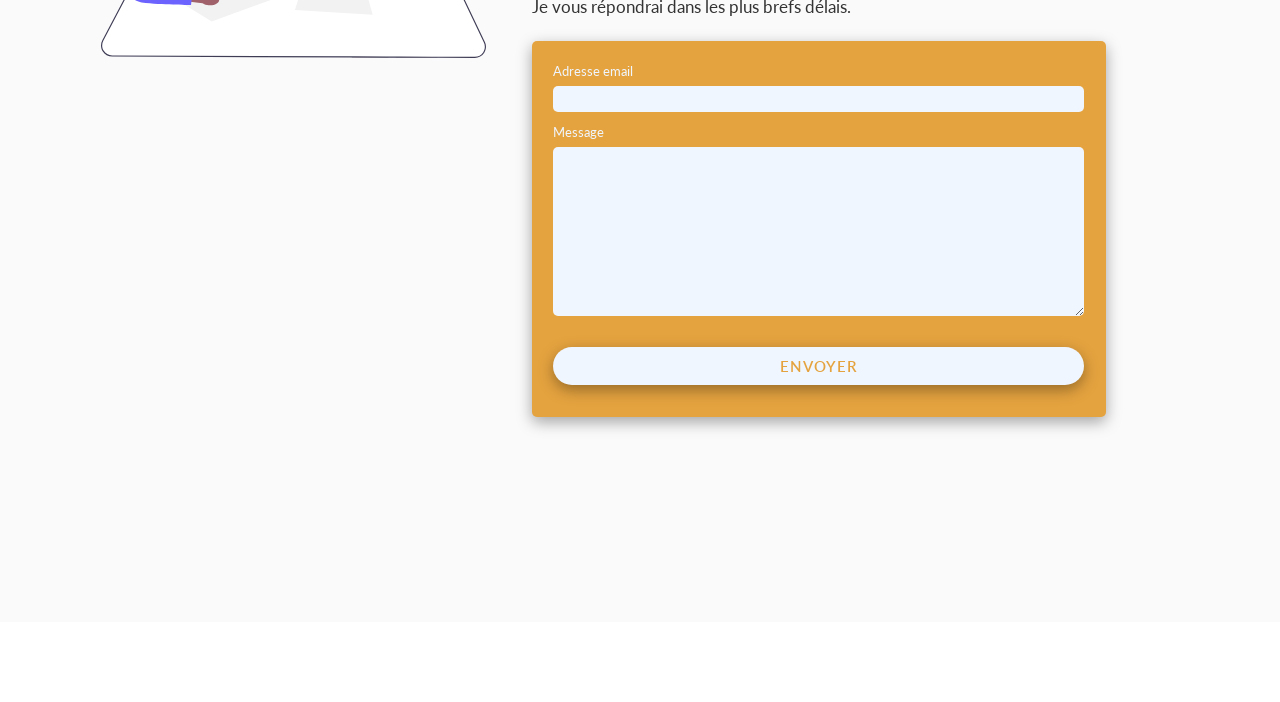
==== commit 35015cd1: "update chemin images" ====
--- a/index.html
+++ b/index.html
@@ -43,11 +43,14 @@
                     <a class="btn" href="#contact">Contact</a>
                 </div>
             </article>
-            <div class="image-section right">
-                <img src="undraw_woman_ffrd.svg" alt="illustration contact">
+            <div class="image-section right bottom">
+                <img src="./images/undraw_woman_ffrd.svg" alt="illustration contact">
             </div>
         </div>
     </section>
+
+
+
     <section class="section art-num-section background-white" id="art-numerique">
         <div class="container">
             <article class="article-container left">
@@ -62,103 +65,406 @@
                     modèles et sujets.</p>
             </article>
             <div class="image-section middle">
-                <img src="undraw_videographer_2455.svg" alt="illustration projet">
+                <img src="./images/undraw_videographer_2455.svg" alt="illustration projet">
             </div>
             <div class="cta-buttons">
                 <button class="btn">Photos</button>
                 <button class="btn">Vidéos</button>
             </div>
             <section class="sub-section active">
-                <article class="card background-image" style="background-image: url('chaussure.JPG')">
+                <article class="card background-image" style="background-image: url('./images/espace 2.JPG')">
                     <h3>Projet 1</h3>
                     <div class="card-content">
-                        <p>Lorem ipsum dolor sit amet.</p>
-                        <p>Lorem ipsum dolor sit amet, consectetur adipisicing elit. Debitis, eum.</p>
-                        <p>Lorem ipsum dolor sit amet.</p>
-                        <p>Réalisé le xx-xx-xx</p>
-                    </div>
-                </article>
-                <article class="card background-image" style="background-image: url('chaussure.JPG')">
-                    <h3>Projet 1</h3>
-                    <div class="card-content">
-                        <p>Lorem ipsum dolor sit amet.</p>
-                        <p>Lorem ipsum dolor sit amet, consectetur adipisicing elit. Debitis, eum.</p>
-                        <p>Lorem ipsum dolor sit amet.</p>
-                        <p>Réalisé le xx-xx-xx</p>
-                    </div>
-                </article>
-                <article class="card background-image" style="background-image: url('chaussure.JPG')">
-                    <h3>Projet 1</h3>
-                    <div class="card-content">
-                        <p>Lorem ipsum dolor sit amet.</p>
-                        <p>Lorem ipsum dolor sit amet, consectetur adipisicing elit. Debitis, eum.</p>
-                        <p>Lorem ipsum dolor sit amet.</p>
-                        <p>Réalisé le xx-xx-xx</p>
-                    </div>
-                </article>
-                <article class="card background-image" style="background-image: url('chaussure.JPG')">
-                    <h3>Projet 1</h3>
-                    <div class="card-content">
-                        <p>Lorem ipsum dolor sit amet.</p>
-                        <p>Lorem ipsum dolor sit amet, consectetur adipisicing elit. Debitis, eum.</p>
-                        <p>Lorem ipsum dolor sit amet.</p>
-                        <p>Réalisé le xx-xx-xx</p>
-                    </div>
-                </article>
-                <article class="card background-image" style="background-image: url('chaussure.JPG')">
-                    <h3>Projet 1</h3>
-                    <div class="card-content">
-                        <p>Lorem ipsum dolor sit amet.</p>
-                        <p>Lorem ipsum dolor sit amet, consectetur adipisicing elit. Debitis, eum.</p>
-                        <p>Lorem ipsum dolor sit amet.</p>
-                        <p>Réalisé le xx-xx-xx</p>
+                        <p>Vue photographique qui fausse notre compréhension de l'espace</p>
+                        <p>Vous pouvez découvrir quelques clichés, ainsi que la mise en place du décor.</p>
+                    </div>
+                </article>
+                <article class="modal">
+                    <div class="modal-content">
+                        <span class="close">&times;</span>
+                        <h4>Vue photographique qui fausse notre compréhension de l'espace</h4>
+                        <div class="slider-wrapper">
+                            <button class="slide-arrow slide-arrow-prev">
+                                &#8249;
+                            </button>
+
+                            <button class="slide-arrow slide-arrow-next">
+                                &#8250;
+                            </button>
+                            <ul class="slides-container">
+                                <li class="slide">
+                                    <img src="./images/espace%202.JPG"
+                                         alt="Vue photographique qui fausse notre compréhension de l'espace"></li>
+                                <li class="slide">
+                                    <img src="./images/ok4.JPG"
+                                         alt="Vue photographique qui fausse notre compréhension de l'espace">
+                                </li>
+                                <li class="slide">
+                                    <img src="./images/ok2.JPG"
+                                         alt="Vue photographique qui fausse notre compréhension de l'espace">
+                                </li>
+                                <li class="slide">
+                                    <img src="./images/decors.jpeg" alt="Mise en place des décors">
+                                </li>
+                            </ul>
+                        </div>
+                        <p>Vous pouvez découvrir quelques clichés, ainsi que la mise en place du décor.</p>
+                    </div>
+                </article>
+                <article class="card background-image" style="background-image: url('./images/oui 5.jpg')">
+                    <h3>Projet 2</h3>
+                    <div class="card-content">
+                        <p>Le projet ci-dessus est une expérimentation, ou plutôt des tests. </p>
+                        <p>Pour cela j'ai utilisé un fond noir et j'ai augmenté la vitesse d'obturation afin qu'un
+                            maximum de lumière soit capté lors de la prise.</p>
+                    </div>
+                </article>
+                <article class="modal">
+                    <div class="modal-content">
+                        <span class="close">&times;</span>
+                        <h4>Expérimentation sur fond noir</h4>
+                        <div class="slider-wrapper">
+                            <button class="slide-arrow slide-arrow-prev">
+                                &#8249;
+                            </button>
+
+                            <button class="slide-arrow slide-arrow-next">
+                                &#8250;
+                            </button>
+                            <ul class="slides-container">
+                                <li class="slide">
+                                    <img src="./images/oui%202.jpg" alt="Expérimentation">
+                                </li>
+                                <li class="slide">
+                                    <img src="./images/oui.jpg" alt="Expérimentation">
+                                </li>
+                                <li class="slide">
+                                    <img src="./images/oui%205.jpg" alt="Expérimentation">
+                                </li>
+                                <li class="slide">
+                                    <img src="./images/Oui 3.jpg" alt="Expérimentation">
+                                </li>
+                                <li class="slide">
+                                    <img src="./images/IMG_0821.jpg" alt="Expérimentation">
+                                </li>
+                                <li class="slide">
+                                    <img src="./images/IMG_0803.jpg" alt="Expérimentation">
+                                </li>
+                            </ul>
+                        </div>
+                        <p>Le projet ci-dessus est une expérimentation, ou plutôt des tests. </p>
+                        <p>Pour cela j'ai utilisé un fond noir et j'ai augmenté la vitesse d'obturation afin qu'un
+                            maximum de lumière soit capté lors de la prise.</p></div>
+                </article>
+                <article class="card background-image" style="background-image: url('./images/chaussure.JPG')">
+                    <h3>Projet 3</h3>
+                    <div class="card-content">
+                        <p>Ce projet est basé sur la lumière et la couleur ainsi que différents objets comme des
+                            chaussures, mais aussi des parfums et des figurines.</p>
+                        <p>De plus, j'ai fait un travail de recherche pour créer une ambiance et un décor.</p>
+                    </div>
+                </article>
+                <article class="modal">
+                    <div class="modal-content">
+                        <span class="close">&times;</span>
+                        <h4>Objects en lumières</h4>
+                        <div class="slider-wrapper">
+                            <button class="slide-arrow slide-arrow-prev">
+                                &#8249;
+                            </button>
+
+                            <button class="slide-arrow slide-arrow-next">
+                                &#8250;
+                            </button>
+                            <ul class="slides-container">
+                                <li class="slide">
+                                    <img src="./images/doc-2.jpg" alt="Objet en lumière">
+                                </li>
+                                <li class="slide">
+                                    <img src="./images/IMG_0475_edited.jpg" alt="Objet en lumière">
+                                </li>
+                                <li class="slide">
+                                    <img src="./images/IMG_0479.jpg" alt="Objet en lumière">
+                                </li>
+                                <li class="slide">
+                                    <img src="./images/doc4.jpg" alt="Objet en lumière">
+                                </li>
+                                <li class="slide">
+                                    <img src="./images/IMG_0281.jpg" alt="Objet en lumière">
+                                </li>
+                                <li class="slide">
+                                    <img src="./images/doc3.jpg" alt="Objet en lumière">
+                                </li>
+                                <li class="slide">
+                                    <img src="./images/IMG_0679_edited.jpg" alt="Objet en lumière">
+                                </li>
+                                <li class="slide">
+                                    <img src="./images/IMG_0116.jpg" alt="Objet en lumière">
+                                </li>
+                                <li class="slide">
+                                    <img src="./images/ok%20yes%202.jpg" alt="Objet en lumière">
+                                </li>
+                                <li class="slide">
+                                    <img src="./images/ok%20yes%202.jpg" alt="Objet en lumière">
+                                </li>
+                                <li class="slide">
+                                    <img src="./images/parfum-1_edited.jpg" alt="Objet en lumière">
+                                </li>
+                                <li class="slide">
+                                    <img src="./images/parfum3.jpg" alt="Objet en lumière">
+                                </li>
+                                <li class="slide">
+                                    <img src="./images/okyes.jpg" alt="Objet en lumière">
+                                </li>
+                                <li class="slide">
+                                    <img src="./images/parfum5.jpg" alt="Objet en lumière">
+                                </li>
+                                <li class="slide">
+                                    <img src="./images/parfum5.jpg" alt="Objet en lumière">
+                                </li>
+                                <li class="slide">
+                                    <img src="./images/okok.jpg" alt="Objet en lumière">
+                                </li>
+                                <li class="slide">
+                                    <img src="./images/IMG_9603_edited_edited_edited.jpg" alt="Objet en lumière">
+                                </li>
+                                <li class="slide">
+                                    <img src="./images/IMG_9989.jpg" alt="Objet en lumière">
+                                </li>
+                                <li class="slide">
+                                    <img src="./images/IMG_9913.jpg" alt="Objet en lumière">
+                                </li>
+                                <li class="slide">
+                                    <img src="./images/IMG_9704.jpg" alt="Objet en lumière">
+                                </li>
+                                <li class="slide">
+                                    <img src="./images/ok7.jpg" alt="Objet en lumière">
+                                </li>
+                                <li class="slide">
+                                    <img src="./images/ok33.jpg" alt="Objet en lumière">
+                                </li>
+                                <li class="slide">
+                                    <img src="./images/oui%20(1).jpg" alt="Objet en lumière">
+                                </li>
+                                <li class="slide">
+                                    <img src="./images/oui2_edited.jpg" alt="Objet en lumière">
+                                </li>
+                            </ul>
+                        </div>
+                        <div>
+                        </div>
+                        <p>Ce projet est basé sur la lumière et la couleur ainsi que différents objets comme des
+                            chaussures, mais aussi des parfums et des figurines.</p>
+                        <p>De plus, j'ai fait un travail de recherche pour créer une ambiance et un décor.</p>
                     </div>
                 </article>
             </section>
             <section class="sub-section">
-                <article class="card background-image" style="background-image: url('vidéo.jpg')">
+                <article class="card background-image" style="background-image: url('./images/vidéo.jpg')">
                     <h3>Projet 1</h3>
                     <div class="card-content">
-                        <p>Lorem ipsum dolor sit amet.</p>
-                        <p>Lorem ipsum dolor sit amet, consectetur adipisicing elit. Debitis, eum.</p>
-                        <p>Lorem ipsum dolor sit amet.</p>
-                        <p>Réalisé le xx-xx-xx</p>
-                    </div>
-                </article>
-                <article class="card background-image" style="background-image: url('vidéo.jpg')">
-                    <h3>Projet 1</h3>
-                    <div class="card-content">
-                        <p>Lorem ipsum dolor sit amet.</p>
-                        <p>Lorem ipsum dolor sit amet, consectetur adipisicing elit. Debitis, eum.</p>
-                        <p>Lorem ipsum dolor sit amet.</p>
-                        <p>Réalisé le xx-xx-xx</p>
-                    </div>
-                </article>
-                <article class="card background-image" style="background-image: url('vidéo.jpg')">
-                    <h3>Projet 1</h3>
-                    <div class="card-content">
-                        <p>Lorem ipsum dolor sit amet.</p>
-                        <p>Lorem ipsum dolor sit amet, consectetur adipisicing elit. Debitis, eum.</p>
-                        <p>Lorem ipsum dolor sit amet.</p>
-                        <p>Réalisé le xx-xx-xx</p>
-                    </div>
-                </article>
-                <article class="card background-image" style="background-image: url('vidéo.jpg')">
-                    <h3>Projet 1</h3>
-                    <div class="card-content">
-                        <p>Lorem ipsum dolor sit amet.</p>
-                        <p>Lorem ipsum dolor sit amet, consectetur adipisicing elit. Debitis, eum.</p>
-                        <p>Lorem ipsum dolor sit amet.</p>
-                        <p>Réalisé le xx-xx-xx</p>
-                    </div>
-                </article>
-                <article class="card background-image" style="background-image: url('vidéo.jpg')">
-                    <h3>Projet 1</h3>
-                    <div class="card-content">
-                        <p>Lorem ipsum dolor sit amet.</p>
-                        <p>Lorem ipsum dolor sit amet, consectetur adipisicing elit. Debitis, eum.</p>
-                        <p>Lorem ipsum dolor sit amet.</p>
-                        <p>Réalisé le xx-xx-xx</p>
+                        <p>Ce projet a été réalisé en décembre 2022, l'association Guinguette Solidaire a organisé
+                            une
+                            journée distribution de soupe, avec de nombreuses autres associations tout au long d'une
+                            journée, animée par différents groupes de musique.</p>
+                    </div>
+                </article>
+                <article class="modal">
+                    <div class="modal-content">
+                        <span class="close">&times;</span>
+                        <h4>Guinguette Solidaire</h4>
+                        <video src="videos/aftermovie%20guinguette.mp4" controls></video>
+                        <div class="slider-wrapper">
+                            <button class="slide-arrow slide-arrow-prev">
+                                &#8249;
+                            </button>
+
+                            <button class="slide-arrow slide-arrow-next">
+                                &#8250;
+                            </button>
+                            <ul class="slides-container slides-container">
+                                <li class="slide">
+                                    <video src="videos/capsule%20Sophie%20sous-titre.mp4" controls></video>
+                                </li>
+                                <li class="slide">
+                                    <video src="videos/Capsule%20Marie%20sous-titre.mp4" controls></video>
+                                </li>
+                                <li class="slide">
+                                    <video src="videos/Capsule%20gabrielle%20sous-titre.mp4" controls></video>
+                                </li>
+                                <li class="slide">
+                                    <video src="videos/Capsule%20faustine%20sous-titre.mp4" controls></video>
+                                </li>
+                                <li class="slide">
+                                    <video src="videos/capsule%20Christelle%20sous-titre.mp4" controls></video>
+                                </li>
+                                <li class="slide">
+                                    <video src="videos/Capsule%20bruno%20sous-titre.mp4" controls></video>
+                                </li>
+                                <li class="slide">
+                                    <video src="videos/Capsule%20Ben%20sous-titre.mp4" controls></video>
+                                </li>
+
+                            </ul>
+                        </div>
+                        <p>Ce projet a été réalisé en décembre 2022, l'association Guinguette Solidaire a organisé
+                            une
+                            journée distribution de soupe, avec de nombreuses autres associations tout au long d'une
+                            journée, animée par différents groupes de musique.</p>
+                        <p>A travers ces vidéos, je retranscris tout d'abord le déroulé de cette journée en
+                            présentant
+                            les différents acteurs de l'événement.</p>
+                        <p>Mais également, avec les vidéos capsules, vous pouvez découvrir les nombreuses
+                            associations
+                            venues participer à cette journée.</p>
+                    </div>
+                </article>
+                <article class="card background-image" style="background-image: url('./images/vidéo.jpg')">
+                    <h3>Projet 2</h3>
+                    <div class="card-content">
+                        <p>Pour ce sujet de pratique professionnelle, je devais choisir un événement qui se
+                            déroulait dans ma région. J’ai donc choisi la fête d’Halloween organisé par l’APE
+                            (association des parents d’élèves) des écoles de Guenroc et de St Maden</p>
+                    </div>
+                </article>
+                <article class="modal">
+                    <div class="modal-content">
+                        <span class="close">&times;</span>
+                        <h4>Projet 2</h4>
+                        <video src="videos/derniere%20version.mp4" controls></video>
+                        <p>
+                            Pour ce sujet de pratique professionnelle, je devais choisir un événement qui se
+                            déroulait dans ma région. J’ai donc choisi la fête d’Halloween organisé par l’APE
+                            (association des parents d’élèves) des écoles de Guenroc et de St Maden. A cause de la
+                            crise du covid, cet événement n’a pas pu avoir lieu 2 ans de suite et à reprit cette
+                            année et donc cela me paraissait d’autant plus intéressant de réaliser une vidéo sur le
+                            sujet.</p>
+                        <p>Tout d’abord, je me suis tournée vers ce sujet car j’ai étudié dans ces deux écoles étant
+                            jeune, et donc replonger dans cet univers que j’ai connu me tenais particulièrement à
+                            cœur.</p>
+                        <p>Ensuite, cet événement est assez récent, la première édition a eu lieu en 2015, je ne
+                            l’ai donc pas connu lorsque j’étais scolarisée là-bas. Lors du covid, il y a eu un arrêt
+                            complet des divers événements organisés par l’APE, tels que la fête d’Halloween, la
+                            soirée galette etc. Cette année, cette fête a repris après deux ans d’annulation, donc
+                            le public était au rendez-vous. Quand j’ai exprimé l’idée de faire une vidéo reportage
+                            sur cette soirée, l’équipe des organisateurs était très enthousiaste, ce qui m’a encore
+                            plus motivé.</p>
+                        <p>Pour finir, ces deux écoles font partie d’un groupement scolaire, RPI petite campagne,
+                            incluant donc l’école de Guenroc et celle de St Maden. Au total, il n’y a qu’une
+                            soixantaine d’enfants dans ces deux établissements, allant de la maternelle au CM2. Ces
+                            écoles se trouvent dans deux très petites communes, et il me paraissait intéressant
+                            d’apporter un plus à cette fête avec une vidéo de l’événement pour le faire connaître à
+                            un plus grand nombre de personnes.</p>
+                        <p>Je pense avoir retranscrit au mieux ce qu’est cette fête et que son but est aussi et
+                            surtout de récolter de l’argent pour les deux écoles, ce qui à mon sens est important.
+                            Les organisateurs ont été motivés tout le long du projet et très contents de pouvoir
+                            avoir un retour et aussi une vidéo pour présenter leur fête.</p>
+                        <p>Je tenais à remercier l’équipe de l’APE qui a accepté que je les suivent pendant cet
+                            événement.
+                        </p>
+                    </div>
+                </article>
+                <article class="card background-image" style="background-image: url('./images/vidéo.jpg')">
+                    <h3>Projet 3</h3>
+                    <div class="card-content">
+                        <p>Ce projet a été réalisé en juin 2022, lors d'un gala de danse.</p>
+                        <p>Le film original dure environ 2h, car il retrace toute la soirée et met en scène plusieurs
+                            groupes de danse.</p>
+                    </div>
+                </article>
+                <article class="modal">
+                    <div class="modal-content">
+                        <span class="close">&times;</span>
+                        <h4>Projet 2</h4>
+                        <video src="videos/trailer%20danse.mp4" controls></video>
+                        <p>Ce projet a été réalisé en juin 2022, lors d'un gala de danse.</p>
+                        <p>Le film original dure environ 2h, car il retrace toute la soirée et met en scène plusieurs
+                            groupes de danse.</p>
+                        <p>J'ai choisi ici de faire un condensé afin de montrer dans une vidéo plus courte le travail
+                            réalisé par les danseurs.</p>
+                    </div>
+                </article>
+                <article class="card background-image" style="background-image: url('./images/vidéo.jpg')">
+                    <h3>Projet 4</h3>
+                    <div class="card-content">
+                        <p>Cette vidéo m'a permis de travailler plus en profondeur le montage et de faire quelques
+                            animations.</p>
+                    </div>
+                </article>
+                <article class="modal">
+                    <div class="modal-content">
+                        <span class="close">&times;</span>
+                        <h4>Projet 2</h4>
+                        <video src="videos/video%20bougie.mp4" controls></video>
+                        <p>Cette vidéo m'a permis de travailler plus en profondeur le montage et de faire quelques
+                            animations.</p>
+                        <p>Ce projet m'a appris beaucoup et m'a également permis de comprendre plusieurs points sur les
+                            réalisations, comme l'influence de l'éclairage naturel sur le sujet, ainsi que les
+                            différents plans comment dynamiser la vidéo.</p>
+                        <p>J'ai beaucoup appris avec ce projet, j'ai fait également des erreurs mais des erreurs utiles
+                            car je sais ce que je ne dois pas reproduire à l'avenir.</p>
+                        <p>De plus, ce projet me conforte dans l'idée que c'est dans cette voie que je veux travailler
+                            et que je veux évoluer, j'ai l'envie et le besoin d'apprendre pour pouvoir mener à bien tout
+                            mes projets et qu'ils se perfectionnent de plus en plus avec le temps.</p>
+                    </div>
+                </article>
+                <article class="card background-image" style="background-image: url('./images/vidéo.jpg')">
+                    <h3>Projet 5</h3>
+                    <div class="card-content">
+                        <p>
+                            Pour cette vidéo, une association de danse m'a demandé de filmer leur chorégraphie lors
+                            d'une rencontre chorégraphique avec d'autres groupes de danse venus de différentes villes
+                            Bretonnes.</p>
+                    </div>
+                </article>
+                <article class="modal">
+                    <div class="modal-content">
+                        <span class="close">&times;</span>
+                        <h4>Projet 5</h4>
+                        <video src="videos/" controls></video>
+                        <p>
+                            Pour cette vidéo, une association de danse m'a demandé de filmer leur chorégraphie lors
+                            d'une rencontre chorégraphique avec d'autres groupes de danse venus de différentes villes
+                            Bretonnes.</p>
+                        <p>L'évènement ne me permettait pas de me déplacer dans l'espace, en revanche j'ai concentré mon
+                            travail sur la réalisation d'une introduction, ainsi que l'étalonnage.</p>
+                        <p>Pour la police du titre, j'ai créé une animation à l'aide d'un effet et du paramétrage de
+                            celui-ci. Ensuite j'ai retravaillé la lumière et la couleur pour la scène, car les
+                            éclairages rendaient les corps pales, l'étalonnage m'a encore une fois servi pour rendre les
+                            couleurs plus chaudes et les visages moins clairs. </p>
+                        <p>Pour finir, j'ai inscrit le nom de la chorégraphes et des danseurs. A l'avenir, j'ai d'autres
+                            projets avec cette association, dans un cadre plus privé, lors de leurs cours, pour des
+                            séances photos pendant des répétitions ainsi que des vidéos plus travaillées avec différents
+                            plans, afin de styliser les chorégraphies.
+                        </p>
+                    </div>
+                </article>
+                <article class="card background-image" style="background-image: url('./images/vidéo.jpg')">
+                    <h3>Projet 6</h3>
+                    <div class="card-content">
+                        <p>
+                            Ce projet est l'un des premiers, personnel, que j'ai fait, j'aime travailler sur la couleur
+                            et la lumière, j'ai d'ailleurs dans l'idée d'en réaliser plusieurs autres plus complexes et
+                            travaillés.
+                        </p>
+                    </div>
+                </article>
+                <article class="modal">
+                    <div class="modal-content">
+                        <span class="close">&times;</span>
+                        <h4>Projet 6</h4>
+                        <video src="videos/video%20bougie.mp4" controls></video>
+                        <p>
+                            Ce projet est l'un des premiers, personnel, que j'ai fait, j'aime travailler sur la couleur
+                            et la lumière, j'ai d'ailleurs dans l'idée d'en réaliser plusieurs autres plus complexes et
+                            travaillés. </p>
+                        <p>Celui la est un début, je souhaite montrer à travers ces deux extraits que l'étalonnage est
+                            une partie très importante de la vidéo car il permet de rendre cohérent, et agréable une
+                            vidéo, mais il peut également sublimer une histoire ou accentuer une scène en réhaussant les
+                            couleurs.</p>
+                        <p>C'est un outil fondamental à maîtriser. L'étalonnage permet de rendre cohérent différents
+                            plans lorsque la lumière est changeante. J'ai mis en comparaison la vidéo avant et après
+                            étalonnage.</p>
                     </div>
                 </article>
             </section>
@@ -176,16 +482,365 @@
                     tous mes travaux.</p>
             </article>
             <div class="image-section right">
-                <img src="undraw_character_drawing_re_s2lj.svg" alt="illustration projet">
+                <img src="./images/undraw_character_drawing_re_s2lj.svg" alt="illustration projet">
             </div>
             <div class="cta-buttons">
                 <button class="btn">Peintures</button>
                 <button class="btn">Dessins</button>
             </div>
             <section class="sub-section active">
+                <article class="card background-image" style="background-image: url('./images/peinture_lilo_1.jpg')">
+                    <h3>Acrylique sur toile</h3>
+                    <div class="card-content">
+                        <p>Réalisé en 2022</p>
+                    </div>
+                </article>
+                <article class="modal">
+                    <div class="modal-content">
+                        <span class="close">&times;</span>
+                        <img src="./images/peinture_lilo_1.jpg" alt="Acrylique sur toile">
+                    </div>
+                </article>
+                <article class="card background-image" style="background-image: url('./images/peinture_lilo_18.jpg')">
+                    <h3>Acrylique sur toile</h3>
+                    <div class="card-content">
+                        <p>Réalisé en 2022</p>
+                    </div>
+                </article>
+                <article class="modal">
+                    <div class="modal-content">
+                        <span class="close">&times;</span>
+                        <img src="./images/peinture_lilo_18.jpg" alt="Acrylique sur toile">
+                    </div>
+                </article>
+                <article class="card background-image" style="background-image: url('./images/peinture_lilo_6.jpg')">
+                    <h3>Acrylique sur toile</h3>
+                    <div class="card-content">
+                        <p>Réalisé en 2021</p>
+                    </div>
+                </article>
+                <article class="modal">
+                    <div class="modal-content">
+                        <span class="close">&times;</span>
+                        <img src="./images/peinture_lilo_6.jpg" alt="Acrylique sur toile">
+                    </div>
+                </article>
+                <article class="card background-image" style="background-image: url('./images/peinture_lilo_7.jpg')">
+                    <h3>Acrylique sur toile</h3>
+                    <div class="card-content">
+                        <p>Réalisé en 2021</p>
+                    </div>
+                </article>
+                <article class="modal">
+                    <div class="modal-content">
+                        <span class="close">&times;</span>
+                        <img src="./images/peinture_lilo_7.jpg" alt="Acrylique sur toile">
+                    </div>
+                </article>
+                <article class="card background-image" style="background-image: url('./images/peinture_lilo_5.jpg')">
+                    <h3>Acrylique sur toile</h3>
+                    <div class="card-content">
+                        <p>Réalisé en 2020</p>
+                    </div>
+                </article>
+                <article class="modal">
+                    <div class="modal-content">
+                        <span class="close">&times;</span>
+                        <img src="./images/peinture_lilo_5.jpg" alt="Acrylique sur toile">
+                    </div>
+                </article>
+                <article class="card background-image" style="background-image: url('./images/peinture_lilo_8.jpg')">
+                    <h3>Acrylique sur toile</h3>
+                    <div class="card-content">
+                        <p>Réalisé en 2020</p>
+                    </div>
+                </article>
+                <article class="modal">
+                    <div class="modal-content">
+                        <span class="close">&times;</span>
+                        <img src="./images/peinture_lilo_8.jpg" alt="Acrylique sur toile">
+                    </div>
+                </article>
+                <article class="card background-image" style="background-image: url('./images/peinture_lilo_4.jpg')">
+                    <h3>Acrylique sur toile</h3>
+                    <div class="card-content">
+                        <p>Réalisé en 2020</p>
+                    </div>
+                </article>
+                <article class="modal">
+                    <div class="modal-content">
+                        <span class="close">&times;</span>
+                        <img src="./images/peinture_lilo_4.jpg" alt="Acrylique sur toile">
+                    </div>
+                </article>
+                <article class="card background-image" style="background-image: url('./images/peinture_lilo_11.jpg')">
+                    <h3>Acrylique sur toile</h3>
+                    <div class="card-content">
+                        <p>Réalisé en 2020</p>
+                    </div>
+                </article>
+                <article class="modal">
+                    <div class="modal-content">
+                        <span class="close">&times;</span>
+                        <img src="./images/peinture_lilo_11.jpg" alt="Acrylique sur toile">
+                    </div>
+                </article>
+                <article class="card background-image" style="background-image: url('./images/peinture_lilo_10.jpg')">
+                    <h3>Acrylique sur toile</h3>
+                    <div class="card-content">
+                        <p>Réalisé en 2020</p>
+                    </div>
+                </article>
+                <article class="modal">
+                    <div class="modal-content">
+                        <span class="close">&times;</span>
+                        <img src="./images/peinture_lilo_10.jpg" alt="Acrylique sur toile">
+                    </div>
+                </article>
+                <article class="card background-image" style="background-image: url('./images/peinture_lilo_9.jpg')">
+                    <h3>Acrylique sur toile</h3>
+                    <div class="card-content">
+                        <p>Réalisé en 2019</p>
+                    </div>
+                </article>
+                <article class="modal">
+                    <div class="modal-content">
+                        <span class="close">&times;</span>
+                        <img src="./images/peinture_lilo_9.jpg" alt="Acrylique sur toile">
+                    </div>
+                </article>
+                <article class="card background-image" style="background-image: url('./images/peinture_lilo_16.jpg')">
+                    <h3>Encre</h3>
+                    <div class="card-content">
+                        <p>Réalisé en 2019</p>
+                    </div>
+                </article>
+                <article class="modal">
+                    <div class="modal-content">
+                        <span class="close">&times;</span>
+                        <img src="./images/peinture_lilo_16.jpg" alt="Acrylique sur toile">
+                    </div>
+                </article>
+                <article class="card background-image" style="background-image: url('./images/peinture_lilo_13.jpg')">
+                    <h3>Encre</h3>
+                    <div class="card-content">
+                        <p>Réalisé en 2019</p>
+                    </div>
+                </article>
+                <article class="modal">
+                    <div class="modal-content">
+                        <span class="close">&times;</span>
+                        <img src="./images/peinture_lilo_13.jpg" alt="Acrylique sur toile">
+                    </div>
+                </article>
+                <article class="card background-image" style="background-image: url('./images/peinture_lilo_14.jpg')">
+                    <h3>Encre</h3>
+                    <div class="card-content">
+                        <p>Réalisé en 2019</p>
+                    </div>
+                </article>
+                <article class="modal">
+                    <div class="modal-content">
+                        <span class="close">&times;</span>
+                        <img src="./images/peinture_lilo_14.jpg" alt="Acrylique sur toile">
+                    </div>
+                </article>
+                <article class="card background-image" style="background-image: url('./images/peinture_lilo_15.jpg')">
+                    <h3>Encre</h3>
+                    <div class="card-content">
+                        <p>Réalisé en 2019</p>
+                    </div>
+                </article>
+                <article class="modal">
+                    <div class="modal-content">
+                        <span class="close">&times;</span>
+                        <img src="./images/peinture_lilo_15.jpg" alt="Acrylique sur toile">
+                    </div>
+                </article>
+                <article class="card background-image" style="background-image: url('./images/peinture_lilo_17.jpg')">
+                    <h3>Encre</h3>
+                    <div class="card-content">
+                        <p>Réalisé en 2019</p>
+                    </div>
+                </article>
+                <article class="modal">
+                    <div class="modal-content">
+                        <span class="close">&times;</span>
+                        <img src="./images/peinture_lilo_17.jpg" alt="Acrylique sur toile">
+                    </div>
+                </article>
+                <article class="card background-image" style="background-image: url('./images/peinture_lilo_3.jpg')">
+                    <h3>Acrylique sur toile</h3>
+                    <div class="card-content">
+                        <p>Réalisé en 2019</p>
+                    </div>
+                </article>
+                <article class="modal">
+                    <div class="modal-content">
+                        <span class="close">&times;</span>
+                        <img src="./images/peinture_lilo_3.jpg" alt="Acrylique sur toile">
+                    </div>
+                </article>
+                <article class="card background-image" style="background-image: url('./images/peinture_lilo_2.jpg')">
+                    <h3>Acrylique sur toile</h3>
+                    <div class="card-content">
+                        <p>Réalisé en 2018</p>
+                    </div>
+                </article>
+                <article class="modal">
+                    <div class="modal-content">
+                        <span class="close">&times;</span>
+                        <img src="./images/peinture_lilo_2.jpg" alt="Acrylique sur toile">
+                    </div>
+                </article>
 
             </section>
             <section class="sub-section">
+                <article class="card background-image" style="background-image: url('./images/dessin_lilo_11.jpg')">
+                    <h3>Feutre</h3>
+                    <div class="card-content">
+                        <p>Réalisé en 2019</p>
+                    </div>
+                </article>
+                <article class="modal">
+                    <div class="modal-content">
+                        <span class="close">&times;</span>
+                        <img src="./images/dessin_lilo_11.jpg" alt="Dessin au feutre">
+                    </div>
+                </article>
+                <article class="card background-image" style="background-image: url('./images/dessin_lilo_9.jpg')">
+                    <h3>Feutre</h3>
+                    <div class="card-content">
+                        <p>Réalisé en 2019</p>
+                    </div>
+                </article>
+                <article class="modal">
+                    <div class="modal-content">
+                        <span class="close">&times;</span>
+                        <img src="./images/dessin_lilo_9.jpg" alt="Dessin au feutre">
+                    </div>
+                </article>
+                <article class="card background-image" style="background-image: url('./images/dessin_lilo_4.jpg')">
+                    <h3>Feutre</h3>
+                    <div class="card-content">
+                        <p>Réalisé en 2019</p>
+                    </div>
+                </article>
+                <article class="modal">
+                    <div class="modal-content">
+                        <span class="close">&times;</span>
+                        <img src="./images/dessin_lilo_4.jpg" alt="Dessin au feutre">
+                    </div>
+                </article>
+                <article class="card background-image" style="background-image: url('./images/dessin_lilo_12.jpg')">
+                    <h3>Crayon gris</h3>
+                    <div class="card-content">
+                        <p>Réalisé en 2019</p>
+                    </div>
+                </article>
+                <article class="modal">
+                    <div class="modal-content">
+                        <span class="close">&times;</span>
+                        <img src="./images/dessin_lilo_12.jpg" alt="Dessin au crayon gris">
+                    </div>
+                </article>
+                <article class="card background-image" style="background-image: url('./images/dessin_lilo_10.jpg')">
+                    <h3>Crayon gris</h3>
+                    <div class="card-content">
+                        <p>Réalisé en 2019</p>
+                    </div>
+                </article>
+                <article class="modal">
+                    <div class="modal-content">
+                        <span class="close">&times;</span>
+                        <img src="./images/dessin_lilo_10.jpg" alt="Dessin au crayon gris">
+                    </div>
+                </article>
+                <article class="card background-image" style="background-image: url('./images/dessin_lilo_14.jpg')">
+                    <h3>Crayon de couleur</h3>
+                    <div class="card-content">
+                        <p>Réalisé en 2019</p>
+                    </div>
+                </article>
+                <article class="modal">
+                    <div class="modal-content">
+                        <span class="close">&times;</span>
+                        <img src="./images/dessin_lilo_14.jpg" alt="Dessin au crayon de couleur">
+                    </div>
+                </article>
+                <article class="card background-image" style="background-image: url('./images/dessin_lilo_1.jpg')">
+                    <h3>Feutre</h3>
+                    <div class="card-content">
+                        <p>Réalisé en 2018</p>
+                    </div>
+                </article>
+                <article class="modal">
+                    <div class="modal-content">
+                        <span class="close">&times;</span>
+                        <img src="./images/dessin_lilo_1.jpg" alt="Dessin au feutre">
+                    </div>
+                </article>
+                <article class="card background-image" style="background-image: url('./images/dessin_lilo_13.jpg')">
+                    <h3>Feutre</h3>
+                    <div class="card-content">
+                        <p>Réalisé en 2018</p>
+                    </div>
+                </article>
+                <article class="modal">
+                    <div class="modal-content">
+                        <span class="close">&times;</span>
+                        <img src="./images/dessin_lilo_13.jpg" alt="Dessin au feutre">
+                    </div>
+                </article>
+                <article class="card background-image" style="background-image: url('./images/dessin_lilo_2.jpg')">
+                    <h3>Feutre</h3>
+                    <div class="card-content">
+                        <p>Réalisé en 2018</p>
+                    </div>
+                </article>
+                <article class="modal">
+                    <div class="modal-content">
+                        <span class="close">&times;</span>
+                        <img src="./images/dessin_lilo_2.jpg" alt="Dessin au feutre">
+                    </div>
+                </article>
+                <article class="card background-image" style="background-image: url('./images/dessin_lilo_5.jpg')">
+                    <h3>Crayon de couleur</h3>
+                    <div class="card-content">
+                        <p>Réalisé en 2017</p>
+                    </div>
+                </article>
+                <article class="modal">
+                    <div class="modal-content">
+                        <span class="close">&times;</span>
+                        <img src="./images/dessin_lilo_5.jpg" alt="Dessin aux crayons de couleur">
+                    </div>
+                </article>
+                <article class="card background-image" style="background-image: url('./images/dessin_lilo_7.jpg')">
+                    <h3>Crayon gris</h3>
+                    <div class="card-content">
+                        <p>Réalisé en 2017</p>
+                    </div>
+                </article>
+                <article class="modal">
+                    <div class="modal-content">
+                        <span class="close">&times;</span>
+                        <img src="./images/dessin_lilo_7.jpg" alt="Dessin au crayon gris">
+                    </div>
+                </article>
+                <article class="card background-image" style="background-image: url('./images/dessin_lilo_8.jpg')">
+                    <h3>Crayon gris</h3>
+                    <div class="card-content">
+                        <p>Réalisé en 2017</p>
+                    </div>
+                </article>
+                <article class="modal">
+                    <div class="modal-content">
+                        <span class="close">&times;</span>
+                        <img src="./images/dessin_lilo_9.jpg" alt="Dessin au crayon gris">
+                    </div>
+                </article>
+
             </section>
         </div>
     </section>
@@ -210,8 +865,8 @@
                     </div>
                 </form>
             </article>
-            <div class="image-section">
-                <img src="undraw_business_chat_re_gg4h.svg" alt="illustration contact">
+            <div class="image-section middle bottom">
+                <img src="./images/undraw_business_chat_re_gg4h.svg" alt="illustration contact">
             </div>
         </div>
     </section>
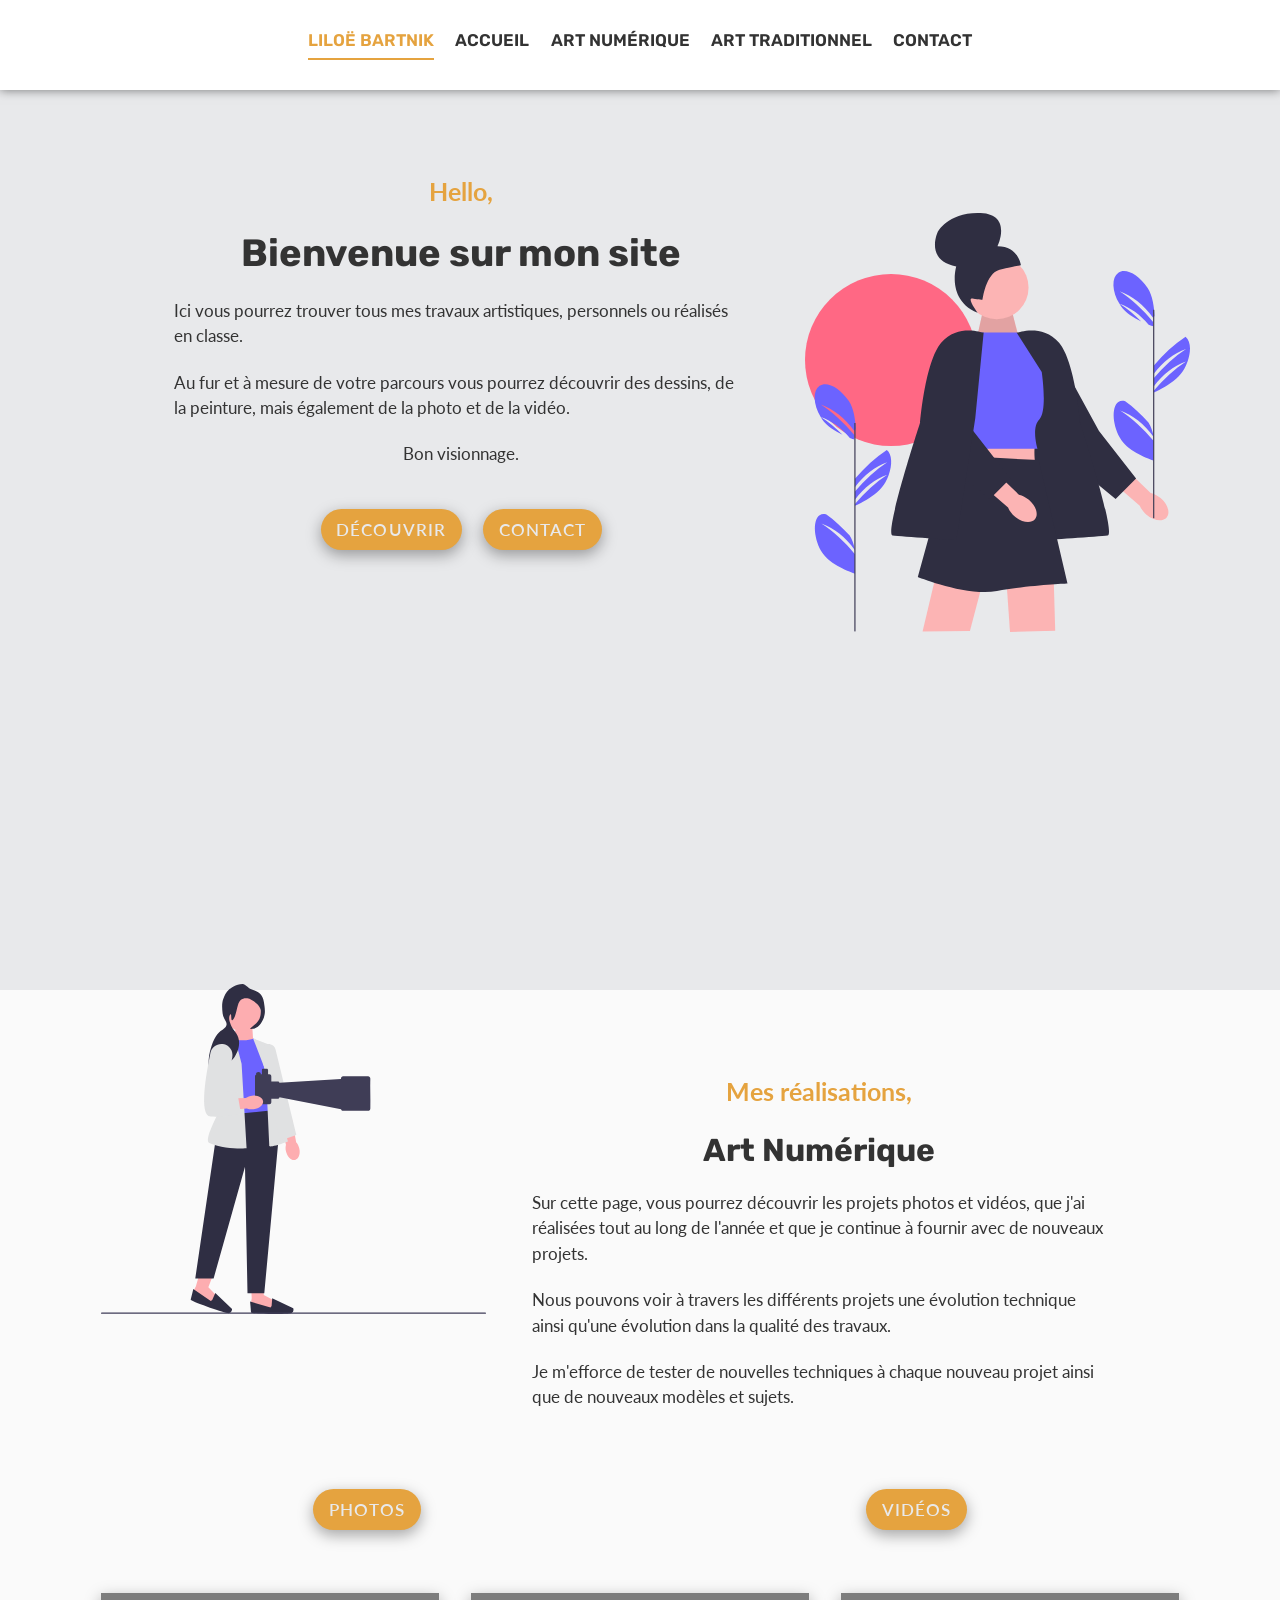
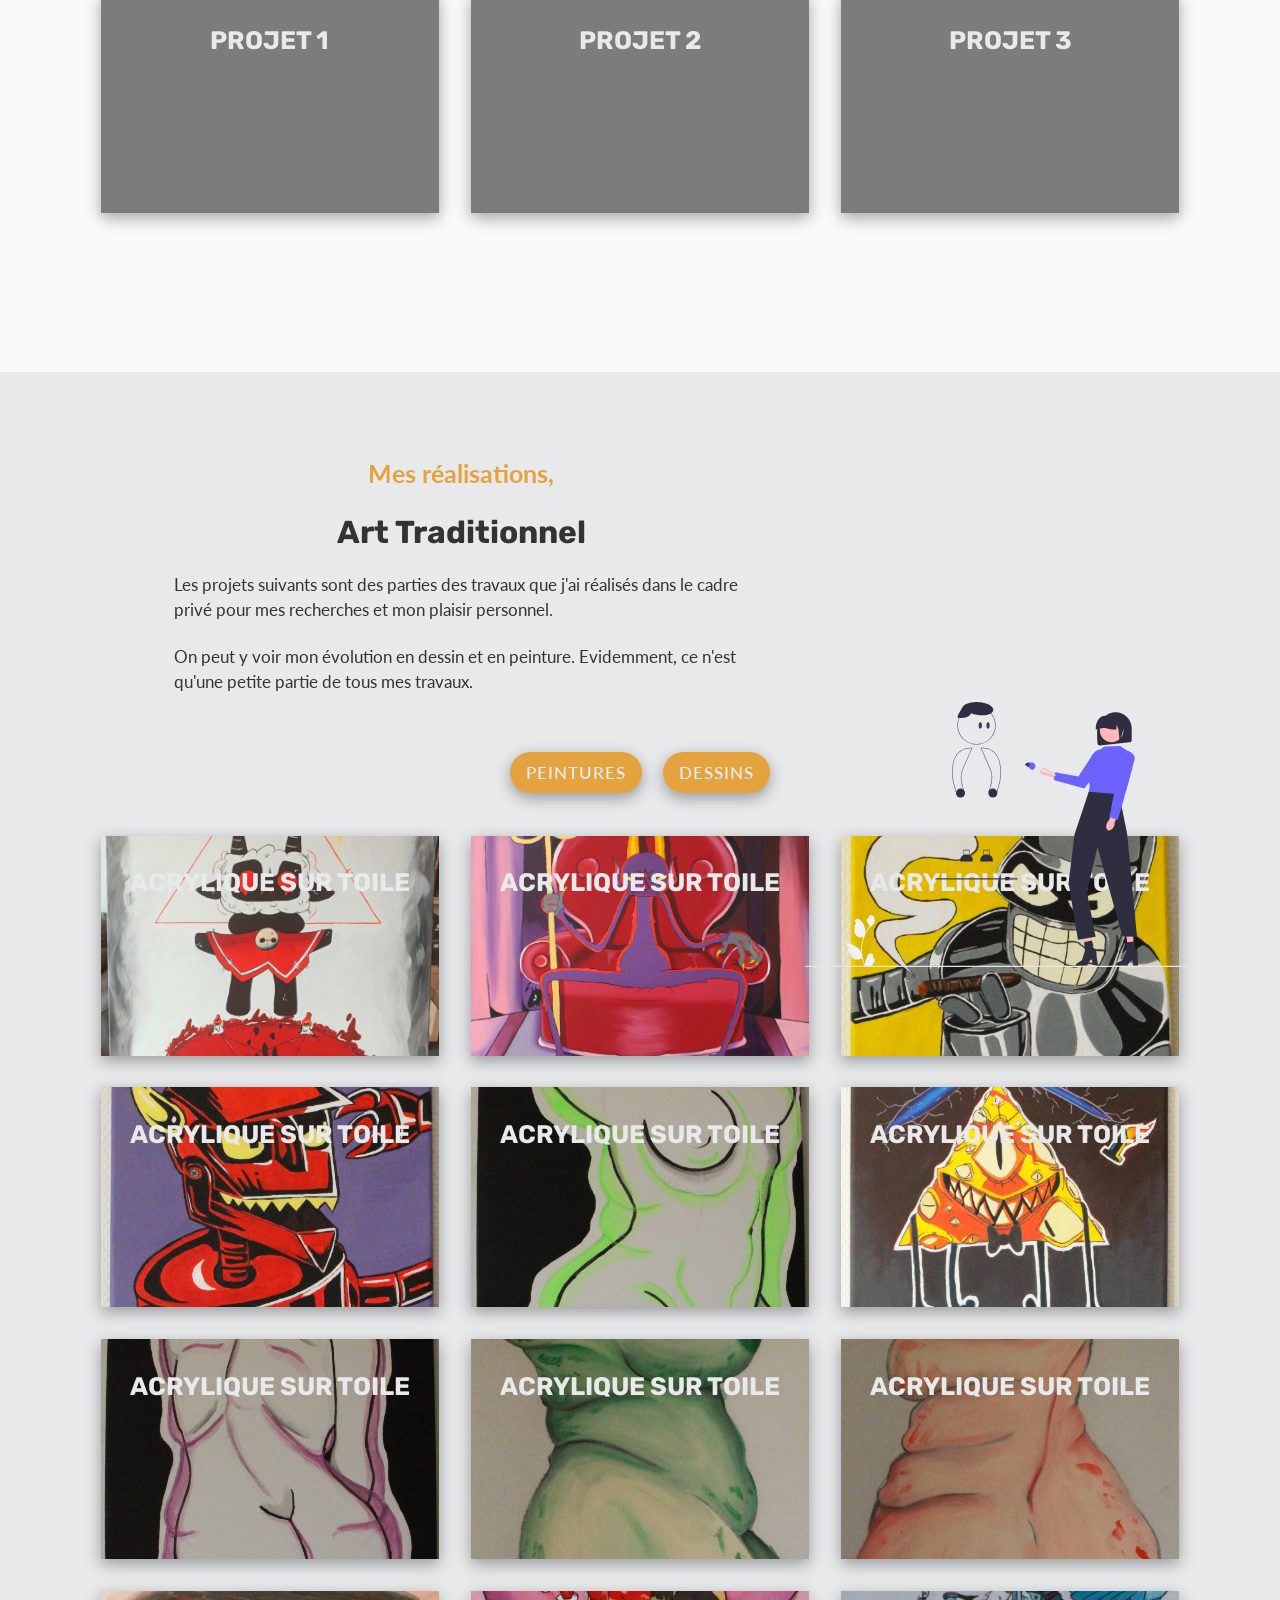
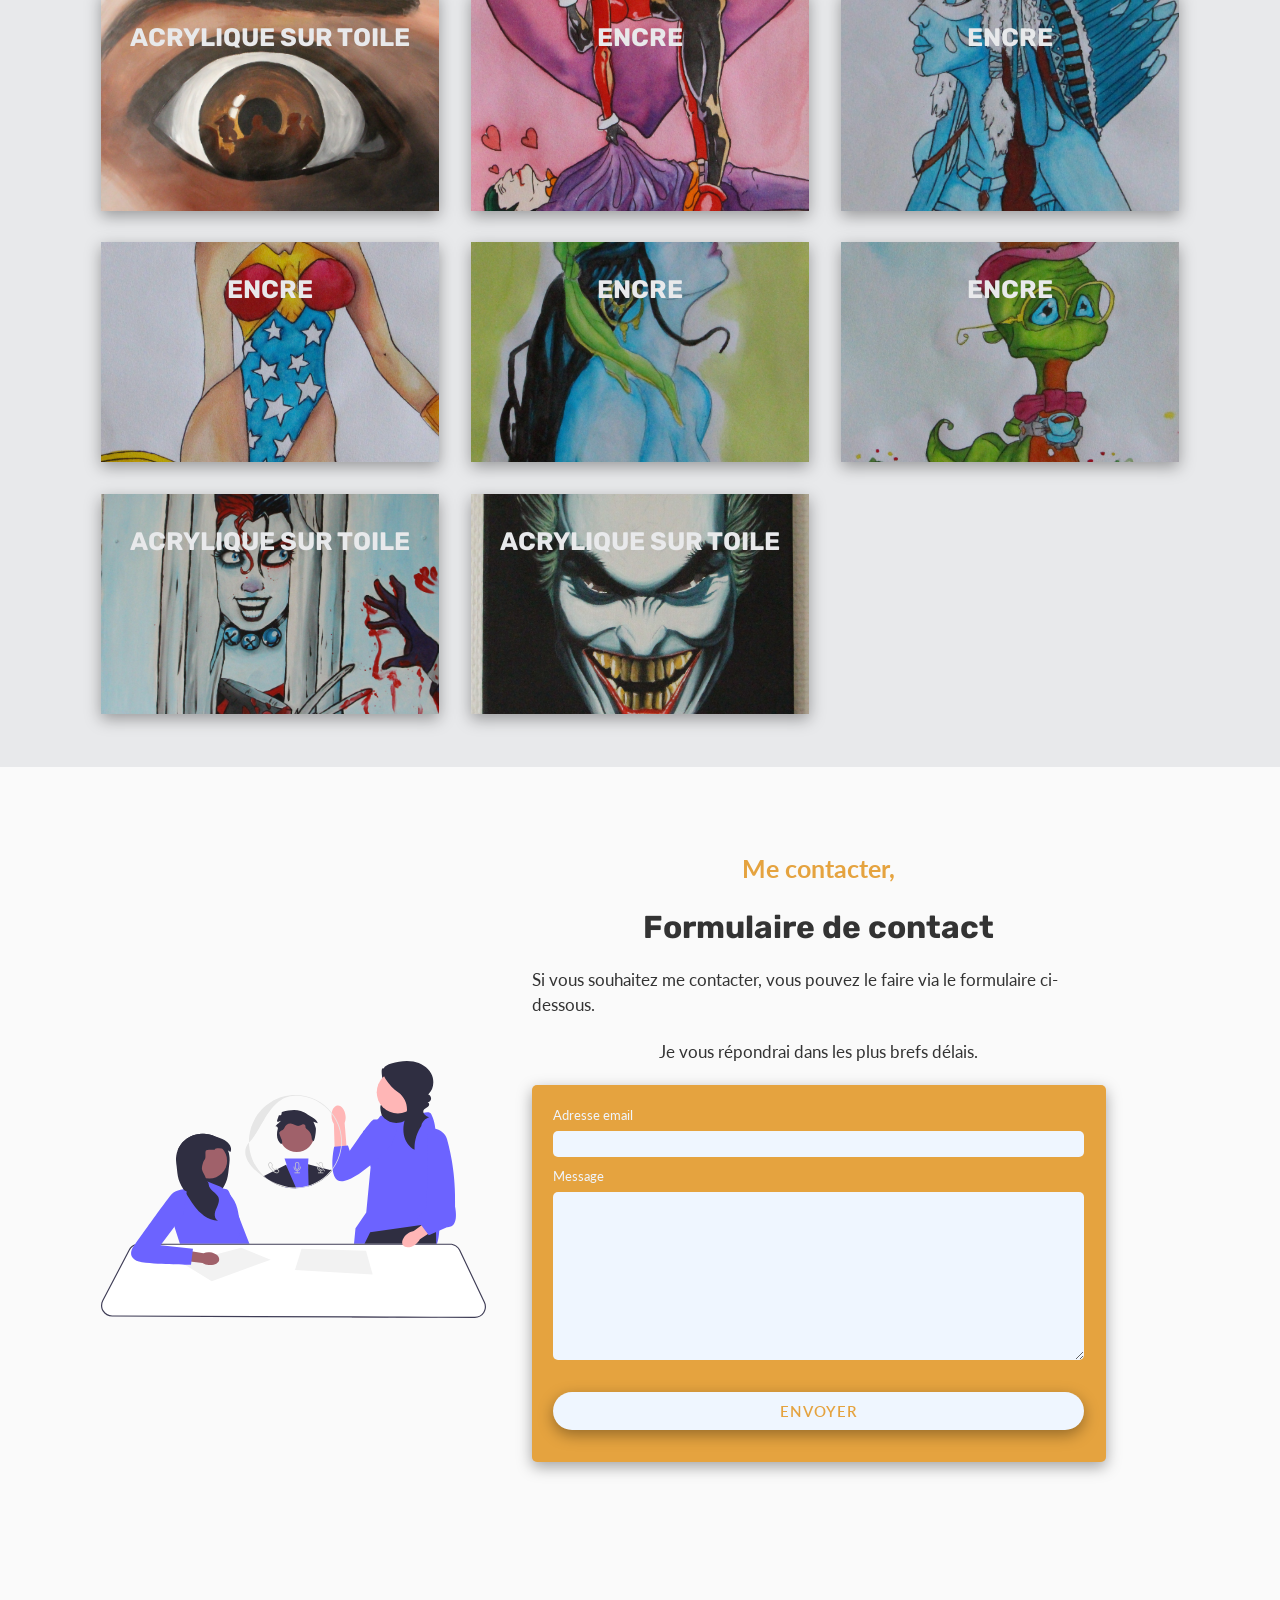
==== commit 4c048563: "update" ====
--- a/index.html
+++ b/index.html
@@ -9,7 +9,7 @@
     <link rel="preconnect" href="https://fonts.gstatic.com" crossorigin>
     <link href="https://fonts.googleapis.com/css2?family=Lato:wght@300;400;700&family=Rubik:wght@300;400;500;600;700&display=swap"
           rel="stylesheet">
-    <link rel="stylesheet" href="style.css">
+    <link rel="stylesheet" href="./style.css">
     <title>Mon portfolio</title>
 </head>
 <body>
@@ -870,7 +870,6 @@
             </div>
         </div>
     </section>
-    <script src="script.js"></script>
+    <script src="./script.js"></script>
 </main>
 </body>
-</html>
--- a/style.css
+++ b/style.css
@@ -131,7 +131,6 @@
     margin: 0 auto;
     padding: 0 1rem;
     position: relative;
-    z-index: 2;
 }
 
 .article-container {
@@ -166,23 +165,26 @@
 
     .article-container + .image-section {
         position: absolute;
-        bottom: -30%;
+        bottom: 70%;
         display: block;
         width: 35%;
-        height: 100%;
+        height: 300px;
         margin-left: auto;
         order: 1;
-        z-index: -1;
+        z-index: 1;
     }
 
     .article-container + .image-section.right {
-        bottom: -15%;
         right: 0;
         left: auto;
     }
 
+    .article-container + .image-section.right.bottom,
+    .article-container + .image-section.bottom {
+        bottom: 20%;
+    }
+
     .article-container + .image-section.middle {
-        bottom: -5%;
         left: auto;
     }
 }
@@ -370,7 +372,7 @@
 
 
 .section article > * {
-    margin: 1rem 0;
+    margin: 1rem auto;
 }
 
 @media screen and (min-width: 768px) {
@@ -429,6 +431,7 @@
     transition: all 0.3s ease-in-out;
     overflow: hidden;
     position: relative;
+    cursor: pointer;
 }
 
 .card:hover {
@@ -453,7 +456,7 @@
 }
 
 .card h3 {
-    font-size: 3rem;
+    font-size: 2.4rem;
     margin-bottom: 1rem;
     transition: all 0.3s ease-in-out;
     color: #E8E9EB;
@@ -543,5 +546,142 @@
 }
 
 
-
-
+.modal {
+    display: none;
+    position: fixed;
+    z-index: 3;
+    left: 0;
+    top: 0;
+    width: 100%;
+    height: 100%;
+    overflow: auto;
+    background-color: rgba(0, 0, 0, 0.4);
+}
+
+.modal.show {
+    display: block;
+}
+
+.modal-content {
+    background-color: #fefefe;
+    margin: 15% auto;
+    padding: 20px;
+    border: 1px solid #888;
+    width: 80%;
+    text-align: center;
+}
+
+.modal-content h4 {
+    font-size: 1.8rem;
+    margin-bottom: 1rem;
+}
+
+.modal-content img {
+    max-width: 100%;
+    height: auto;
+    margin: 1rem auto;
+}
+
+@media screen and (min-width: 768px) {
+    .modal-content {
+        width: 50%;
+    }
+}
+
+.modal-content p {
+    font-size: 1.2rem;
+    margin-bottom: 1rem;
+}
+
+.modal-content video {
+    max-width: 100%;
+    height: auto;
+    margin: 1rem auto;
+}
+
+.close {
+    color: #aaaaaa;
+    float: right;
+    font-size: 28px;
+    font-weight: bold;
+}
+
+.close:hover,
+.close:focus {
+    color: #000;
+    text-decoration: none;
+    cursor: pointer;
+}
+
+.slider-wrapper {
+    margin: 1rem;
+    position: relative;
+    overflow: hidden;
+}
+.slides-container {
+    width: 100%;
+    display: flex;
+    list-style: none;
+    margin: 0;
+    padding: 0;
+    overflow: scroll;
+    scroll-behavior: smooth;
+}
+.slide {
+    width: 100%;
+    height: 100%;
+    flex: 1 0 100%;
+}
+
+.slides-container {
+    scrollbar-width: none; /* Firefox */
+    -ms-overflow-style: none;  /* Internet Explorer 10+ */
+}
+/* WebKit */
+.slides-container::-webkit-scrollbar {
+    width: 0;
+    height: 0;
+}
+
+.slide-arrow {
+    position: absolute;
+    display: flex;
+    justify-content: center;
+    align-items: center;
+    top: 0;
+    bottom: 0;
+    margin: auto;
+    height: 4rem;
+    background-color: white;
+    border: none;
+    width: 2rem;
+    font-size: 3rem;
+    padding: 0;
+    cursor: pointer;
+    opacity: 0.5;
+    transition: opacity 100ms;
+    z-index: 2;
+}
+.slide-arrow:hover,
+.slide-arrow:focus {
+    opacity: 1;
+}
+.slide-arrow-prev {
+    left: 0;
+    padding-left: 0.25rem;
+    border-radius: 0 2rem 2rem 0;
+}
+.slide-arrow-next {
+    right: 0;
+    padding-left: 0.75rem;
+    border-radius: 2rem 0 0 2rem;
+}
+
+.slide img {
+    width: 100%;
+    height: 100%;
+    object-fit: contain;
+}
+
+
+
